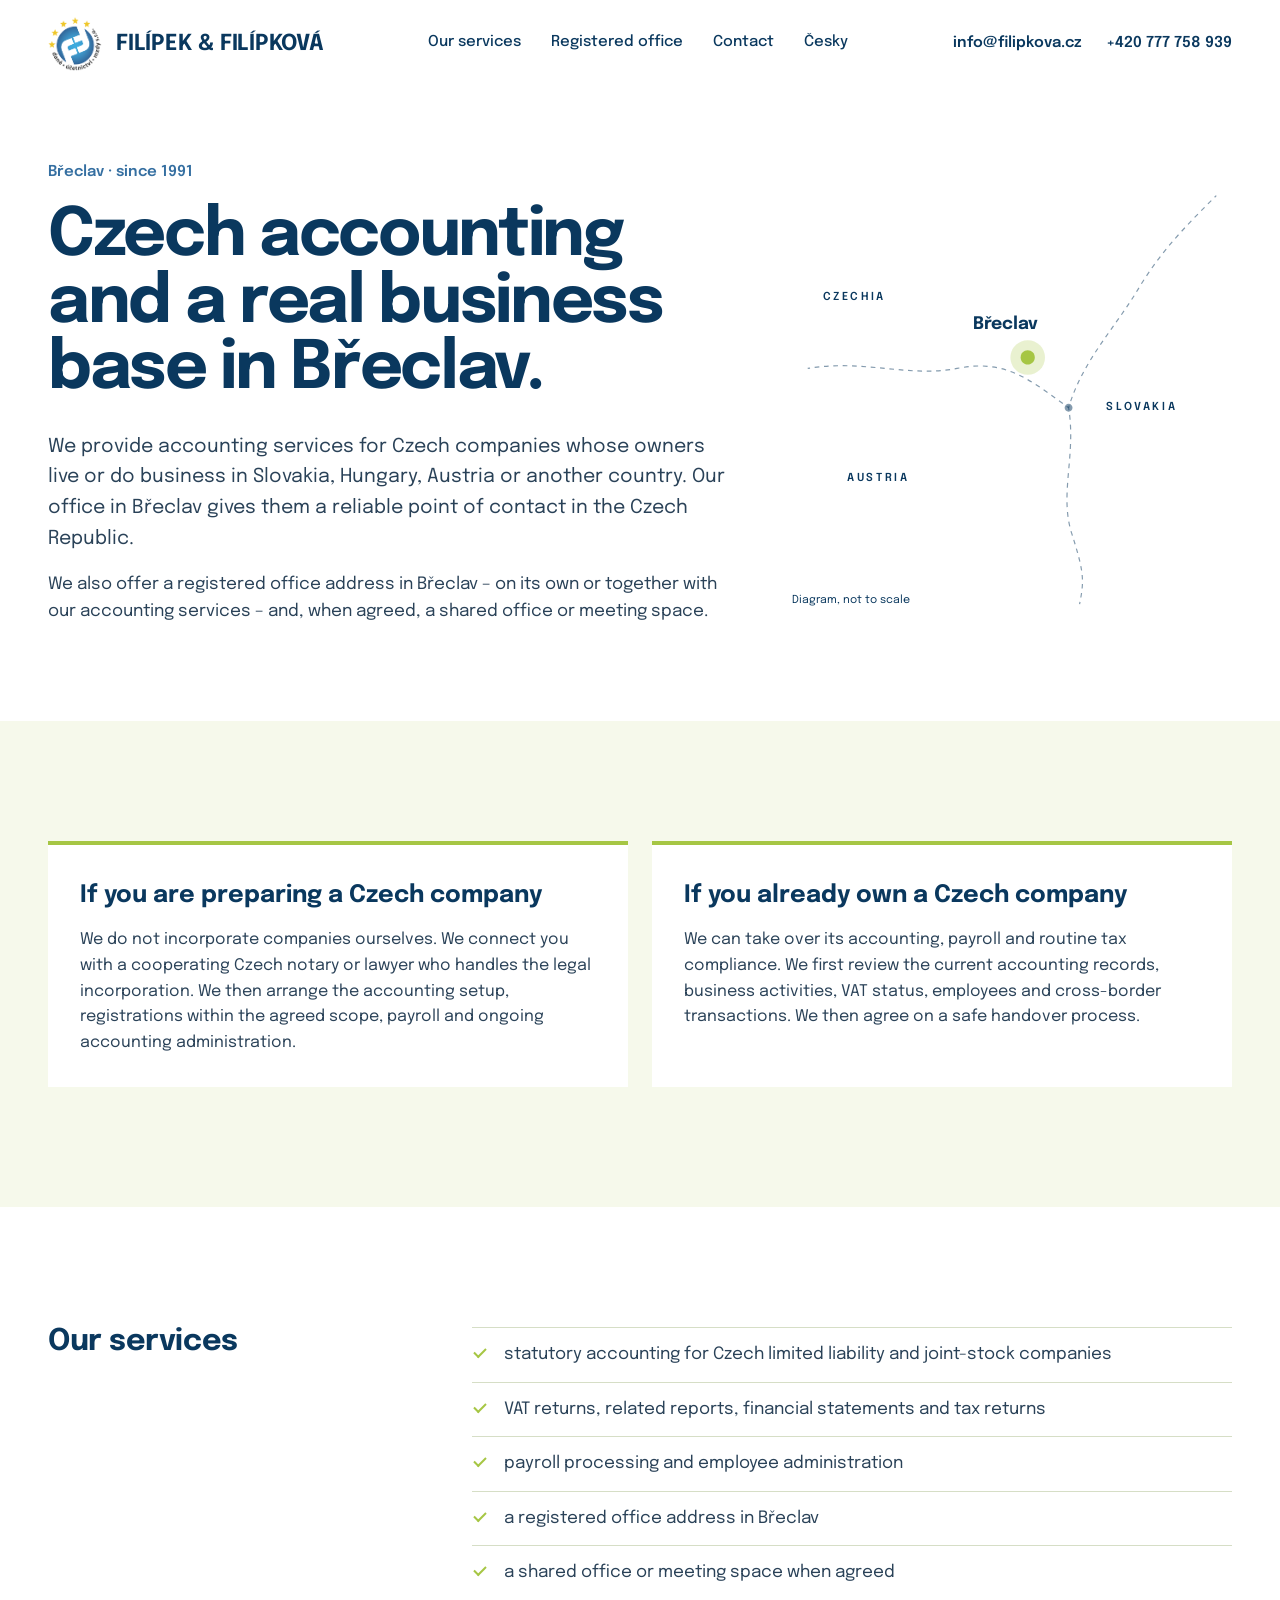
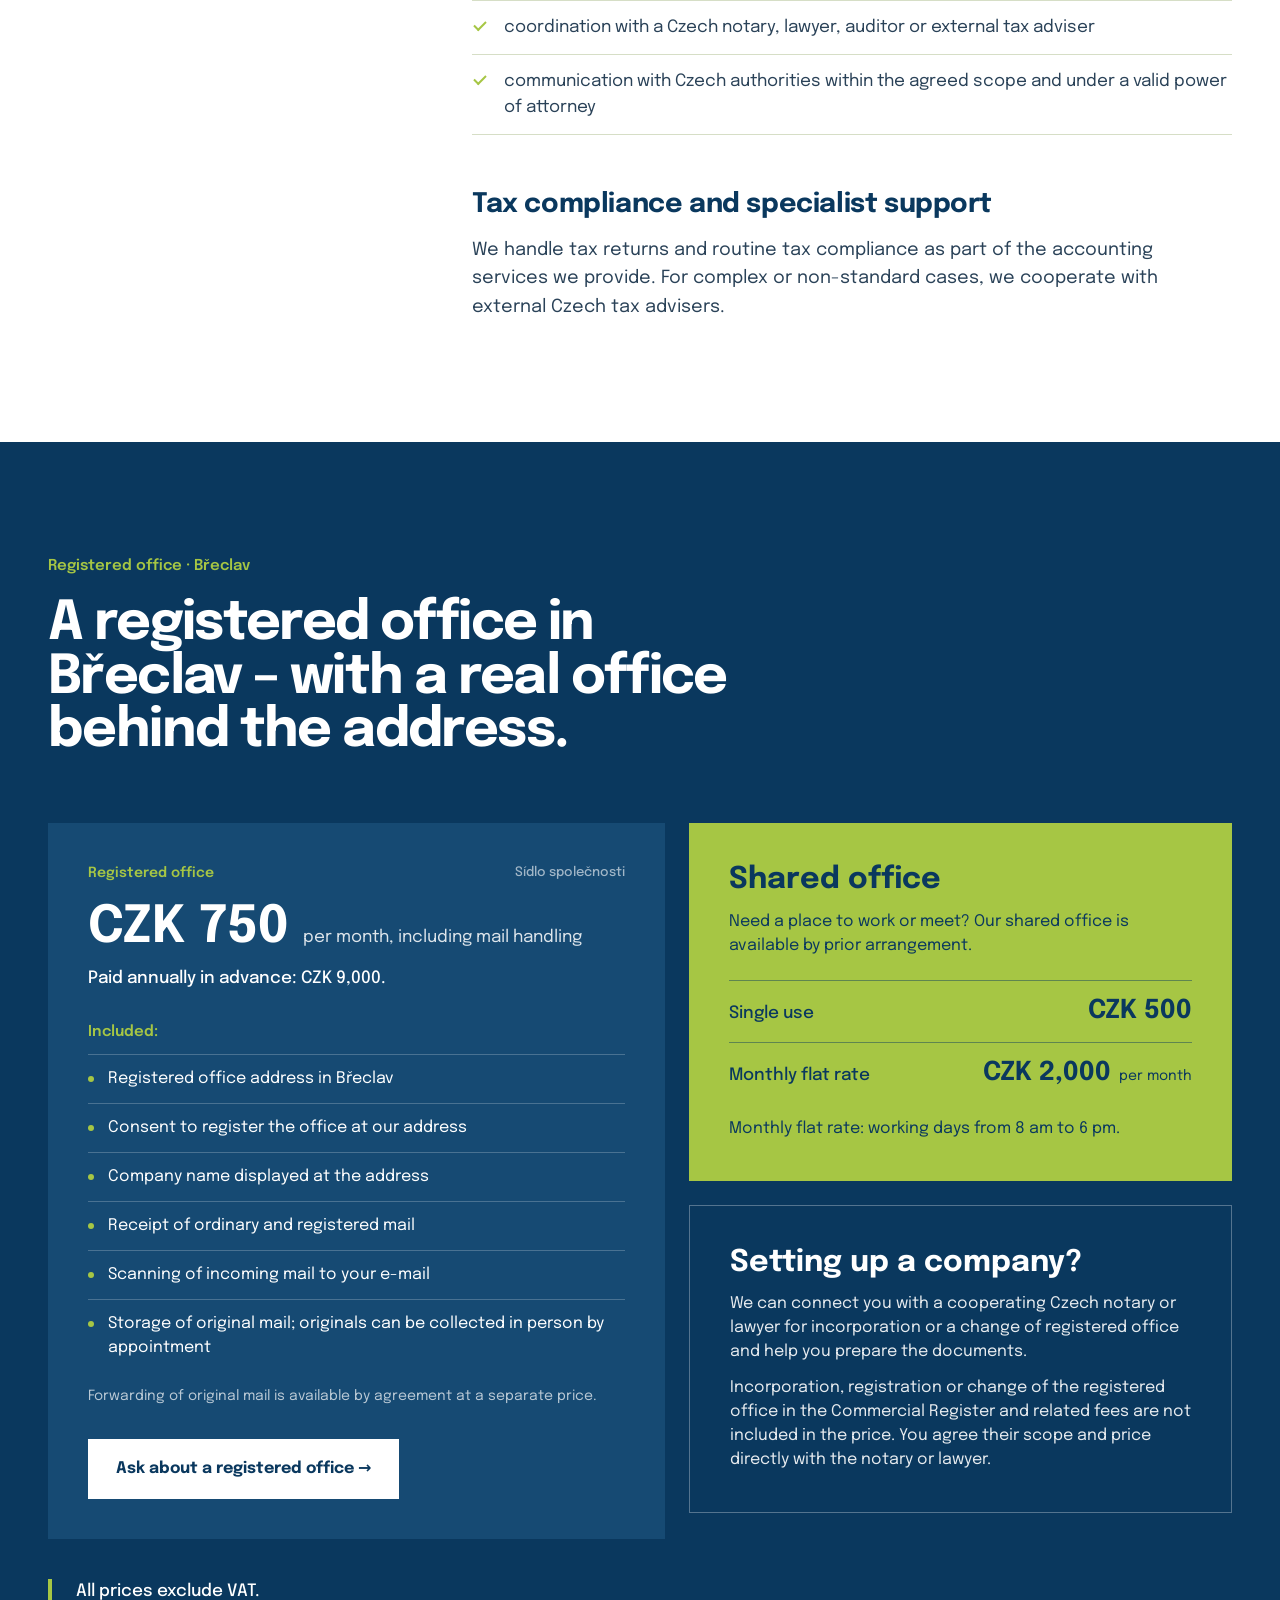
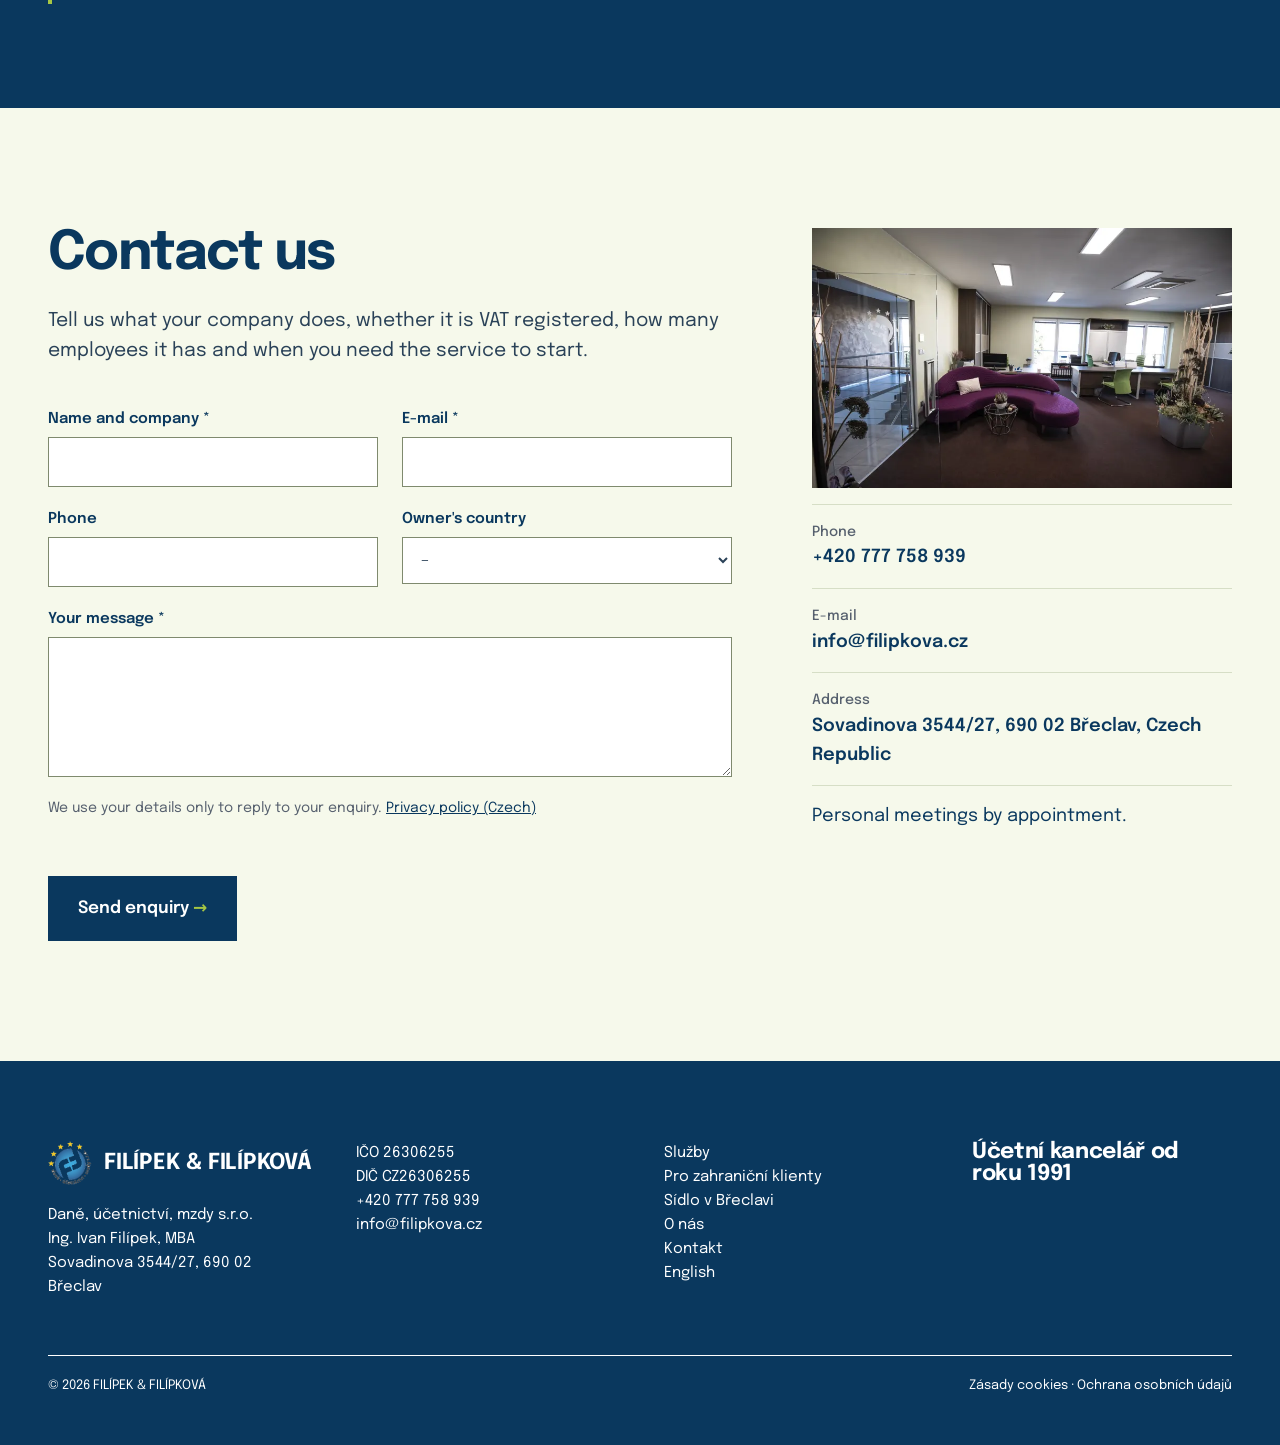
==== en/index.html @ c3ea74af "Opravy P1 z auditu: barva nadpisu a kontrast na zelené kartě, rámečky polí Co-Authored-By: Claude Op" ====
<!doctype html>
<html lang="en">
<head>
  <meta charset="utf-8">
  <meta name="viewport" content="width=device-width, initial-scale=1">
  <title>Czech accounting and registered office | Břeclav | Filipkova.cz</title>
  <meta name="description" content="Accounting, payroll and a registered office in Břeclav for Czech companies owned by people living in Slovakia, Hungary, Austria or elsewhere. Established 1991.">
  <link rel="canonical" href="https://filipkova.cz/en/">
  <meta property="og:type" content="website">
  <meta property="og:title" content="Czech accounting and registered office | Břeclav | Filipkova.cz">
  <meta property="og:description" content="Accounting, payroll and a registered office in Břeclav for Czech companies owned by people living in Slovakia, Hungary, Austria or elsewhere. Established 1991.">
  <meta property="og:url" content="https://filipkova.cz/en/">
  <meta property="og:image" content="https://filipkova.cz/assets/img/foto/foto-13-1600.webp">
  <meta property="og:locale" content="en_GB">
  <meta name="theme-color" content="#0a385e">
  <link rel="icon" href="/favicon.png" type="image/png">
  <link rel="apple-touch-icon" href="/assets/img/apple-touch-icon.png">
  <link rel="preload" href="/assets/fonts/epilogue-latin-ext-700.woff2" as="font" type="font/woff2" crossorigin>
  <link rel="preload" href="/assets/fonts/epilogue-latin-400.woff2" as="font" type="font/woff2" crossorigin>
  <link rel="stylesheet" href="/assets/css/style.css?v=202610261707">
  <meta name="robots" content="noindex, nofollow">
  <link rel="alternate" hreflang="en" href="https://filipkova.cz/en/">
  <link rel="alternate" hreflang="cs" href="https://filipkova.cz/zahranicni-klienti/">
</head>
<body>
  <a class="skip" href="#obsah">Skip to content</a>

  <header class="hlavicka">
    <div class="wrap hlavicka__in">
      <a class="logo" href="/en/">
        <img src="/assets/img/logo.png" alt="" width="54" height="54">
        <span>FILÍPEK &amp; FILÍPKOVÁ</span>
      </a>
      <button class="burger" type="button" aria-expanded="false" aria-controls="navigace">
        <span class="burger__ikona" aria-hidden="true"></span>Menu
      </button>
      <div class="navigace" id="navigace">
        <nav class="menu" aria-label="Hlavní menu">
          <a href="/en/#services">Our services</a>
          <a href="/en/#office">Registered office</a>
          <a href="/en/#contact">Contact</a>
          <a href="/zahranicni-klienti/" lang="cs" hreflang="cs">Česky</a>
        </nav>
        <div class="hlavicka__kontakt">
          <a href="mailto:info@filipkova.cz">info@filipkova.cz</a>
          <a href="tel:+420777758939">+420 777 758 939</a>
        </div>
      </div>
    </div>
  </header>

  <main id="obsah">
<section class="pod-hero">
  <div class="wrap pod-hero__in">
    <div>
      <p class="stitek">Břeclav · since 1991</p>
      <h1 class="h-hero">Czech accounting and a real business base in Břeclav.</h1>
      <p class="perex">We provide accounting services for Czech companies whose owners live or do business in Slovakia, Hungary, Austria or another country. Our office in Břeclav gives them a reliable point of contact in the Czech Republic.</p>
      <p>We also offer a registered office address in Břeclav – on its own or together with our accounting services – and, when agreed, a shared office or meeting space.</p>
    </div>
    <div class="schema" role="img" aria-label="Diagram: Břeclav lies where the Czech Republic, Slovakia and Austria meet">
      <img src="/assets/img/mapa-svetla.svg" alt="" width="560" height="560">
      <span class="schema__s" style="left:7.14%;top:26.79%" aria-hidden="true">CZECHIA</span>
      <span class="schema__s" style="left:71.43%;top:51.79%" aria-hidden="true">SLOVAKIA</span>
      <span class="schema__s" style="left:12.5%;top:67.86%" aria-hidden="true">AUSTRIA</span>
      <span class="schema__mesto" style="left:41.07%;top:32.14%" aria-hidden="true">Břeclav</span>
      <span class="schema__pozn" aria-hidden="true">Diagram, not to scale</span>
    </div>
  </div>
</section>

<section class="sekce bg-zelena" aria-label="Your situation">
  <div class="wrap karty">
    <div class="karta">
      <h2>If you are preparing a Czech company</h2>
      <p>We do not incorporate companies ourselves. We connect you with a cooperating Czech notary or lawyer who handles the legal incorporation. We then arrange the accounting setup, registrations within the agreed scope, payroll and ongoing accounting administration.</p>
    </div>
    <div class="karta">
      <h2>If you already own a Czech company</h2>
      <p>We can take over its accounting, payroll and routine tax compliance. We first review the current accounting records, business activities, VAT status, employees and cross-border transactions. We then agree on a safe handover process.</p>
    </div>
  </div>
</section>

<section class="sekce" id="services" aria-labelledby="our-services">
  <div class="wrap dvoj">
    <h2 class="dvoj__nadpis" id="our-services">Our services</h2>
    <div>
      <ul class="seznam-check">
        <li>statutory accounting for Czech limited liability and joint-stock companies</li>
        <li>VAT returns, related reports, financial statements and tax returns</li>
        <li>payroll processing and employee administration</li>
        <li>a registered office address in Břeclav</li>
        <li>a shared office or meeting space when agreed</li>
        <li>coordination with a Czech notary, lawyer, auditor or external tax adviser</li>
        <li>communication with Czech authorities within the agreed scope and under a valid power of attorney</li>
      </ul>
      <h3 class="h-5 mt-56">Tax compliance and specialist support</h3>
      <p class="txt-lg mt-16">We handle tax returns and routine tax compliance as part of the accounting services we provide. For complex or non-standard cases, we cooperate with external Czech tax advisers.</p>
    </div>
  </div>
</section>

<section class="sidlo bg-modra" id="office" aria-labelledby="office-h">
  <div class="wrap">
    <p class="stitek">Registered office · Břeclav</p>
    <h2 class="h-1 mt-20 max-900" id="office-h">A registered office in Břeclav – with a real office behind the address.</h2>
    <div class="nabidka">
      <div class="karta-sidlo">
        <div class="karta-sidlo__stitek"><b>Registered office</b><span lang="cs">Sídlo společnosti</span></div>
        <p class="cena"><strong>CZK 750</strong> <span>per month, including mail handling</span></p>
        <p class="karta-sidlo__rok">Paid annually in advance: CZK 9,000.</p>
        <p class="karta-sidlo__vcene">Included:</p>
        <ul class="seznam-tecky">
          <li>Registered office address in Břeclav</li>
          <li>Consent to register the office at our address</li>
          <li>Company name displayed at the address</li>
          <li>Receipt of ordinary and registered mail</li>
          <li>Scanning of incoming mail to your e-mail</li>
          <li>Storage of original mail; originals can be collected in person by appointment</li>
        </ul>
        <p class="karta-sidlo__pozn">Forwarding of original mail is available by agreement at a separate price.</p>
        <a class="tlacitko tlacitko--bile" href="#contact">Ask about a registered office <span class="sipka">→</span></a>
      </div>
      <div class="pravy-sloupec">
        <div class="karta-kancelar">
          <h3>Shared office</h3>
          <p>Need a place to work or meet? Our shared office is available by prior arrangement.</p>
          <div class="cenik">
            <div class="cenik__radek"><span>Single use</span><strong>CZK 500</strong></div>
            <div class="cenik__radek"><span>Monthly flat rate</span><p><strong>CZK 2,000</strong><small>per month</small></p></div>
          </div>
          <p class="karta-kancelar__pozn">Monthly flat rate: working days from 8 am to 6 pm.</p>
        </div>
        <div class="karta-zalozeni">
          <h3>Setting up a company?</h3>
          <p>We can connect you with a cooperating Czech notary or lawyer for incorporation or a change of registered office and help you prepare the documents.</p>
          <p class="karta-zalozeni__pozn">Incorporation, registration or change of the registered office in the Commercial Register and related fees are not included in the price. You agree their scope and price directly with the notary or lawyer.</p>
        </div>
      </div>
    </div>
    <p class="dph zvyrazneni">All prices exclude VAT.</p>
  </div>
</section>

<section class="sekce bg-zelena" id="contact" aria-labelledby="contact-h">
  <div class="wrap poptavka">
    <div>
      <h2 class="h-1" id="contact-h">Contact us</h2>
      <p class="poptavka__perex">Tell us what your company does, whether it is VAT registered, how many employees it has and when you need the service to start.</p>
      <form class="formular mt-40" id="poptavka-form" action="/kontakt.php" method="post">
        <input type="hidden" name="lang" value="en">
        <input type="hidden" name="t" value="">
        <div class="hp" aria-hidden="true"><label>Website <input type="text" name="web" tabindex="-1" autocomplete="off"></label></div>
        <p class="hlaska hlaska--chyba pole--cele" id="form-chyba" tabindex="-1" hidden>The message could not be sent. Please check the required fields or e-mail us at info@filipkova.cz.</p>
        <div class="pole"><label for="en-jmeno">Name and company *</label><input type="text" id="en-jmeno" name="jmeno" required autocomplete="name"></div>
        <div class="pole"><label for="en-email">E-mail *</label><input type="email" id="en-email" name="email" required autocomplete="email"></div>
        <div class="pole"><label for="en-tel">Phone</label><input type="tel" id="en-tel" name="telefon" autocomplete="tel"></div>
        <div class="pole"><label for="en-zeme">Owner's country</label>
          <select id="en-zeme" name="zeme"><option value="">–</option><option>Slovakia</option><option>Hungary</option><option>Austria</option><option>Czech Republic</option><option>Other</option></select></div>
        <div class="pole pole--cele"><label for="en-zprava">Your message *</label><textarea id="en-zprava" name="zprava" required></textarea></div>
        <p class="souhlas pole--cele">We use your details only to reply to your enquiry. <a href="/ochrana-osobnich-udaju/">Privacy policy (Czech)</a></p>
        <div class="pole--cele"><button class="tlacitko" type="submit">Send enquiry <span class="sipka">→</span></button></div>
      </form>
    </div>
    <div>
      <div class="kontakt-foto"><img src="/assets/img/foto/foto-14-800.webp" alt="Reception with a sofa" width="800" height="533" loading="lazy"></div>
      <div class="kontakt-radek"><span>Phone</span><a href="tel:+420777758939">+420 777 758 939</a></div>
      <div class="kontakt-radek"><span>E-mail</span><a href="mailto:info@filipkova.cz">info@filipkova.cz</a></div>
      <div class="kontakt-radek"><span>Address</span><strong>Sovadinova 3544/27, 690 02 Břeclav, Czech Republic</strong></div>
      <div class="kontakt-radek"><p>Personal meetings by appointment.</p></div>
    </div>
  </div>
</section>
  </main>

  <footer class="paticka">
    <div class="wrap">
      <div class="paticka__sloupce">
        <div>
          <a class="logo" href="/en/">
            <img src="/assets/img/logo.png" alt="" width="44" height="44" loading="lazy">
            <span>FILÍPEK &amp; FILÍPKOVÁ</span>
          </a>
          <p class="paticka__firma">Daně, účetnictví, mzdy s.r.o.<br>Ing. Ivan Filípek, MBA<br>Sovadinova 3544/27, 690 02 Břeclav</p>
        </div>
        <p>IČO 26306255<br>DIČ CZ26306255<br><a href="tel:+420777758939">+420 777 758 939</a><br><a href="mailto:info@filipkova.cz">info@filipkova.cz</a></p>
        <ul class="paticka__menu">
          <li><a href="/sluzby/">Služby</a></li>
          <li><a href="/zahranicni-klienti/">Pro zahraniční klienty</a></li>
          <li><a href="/sidlo-breclav/">Sídlo v Břeclavi</a></li>
          <li><a href="/o-nas/">O nás</a></li>
          <li><a href="/kontakt/">Kontakt</a></li>
          <li><a href="/en/" lang="en" hreflang="en">English</a></li>
        </ul>
        <p class="paticka__rok">Účetní kancelář od roku 1991</p>
      </div>
      <div class="paticka__spodek">
        <p>© 2026 FILÍPEK &amp; FILÍPKOVÁ</p>
        <p><a href="/ochrana-osobnich-udaju/#cookies">Zásady cookies</a> · <a href="/ochrana-osobnich-udaju/">Ochrana osobních údajů</a></p>
      </div>
    </div>
  </footer>

  <script src="/assets/js/main.js?v=202610261707" defer></script>
</body>
</html>
---- assets/css/style.css ----
/* Filipkova.cz – směr G „Na hranici tří zemí“ (Figma p0WXP79phxbGhfV1AX0Mt1, node 16:2) */

@font-face { font-family: "Epilogue"; font-style: normal; font-weight: 400; font-display: swap; src: url("../fonts/epilogue-latin-ext-400.woff2") format("woff2"); unicode-range: U+0100-02BA, U+02BD-02C5, U+02C7-02CC, U+02CE-02D7, U+02DD-02FF, U+0304, U+0308, U+0329, U+1D00-1DBF, U+1E00-1E9F, U+1EF2-1EFF, U+2020, U+20A0-20AB, U+20AD-20C0, U+2113, U+2C60-2C7F, U+A720-A7FF; }
@font-face { font-family: "Epilogue"; font-style: normal; font-weight: 400; font-display: swap; src: url("../fonts/epilogue-latin-400.woff2") format("woff2"); unicode-range: U+0000-00FF, U+0131, U+0152-0153, U+02BB-02BC, U+02C6, U+02DA, U+02DC, U+0304, U+0308, U+0329, U+2000-206F, U+20AC, U+2122, U+2191, U+2193, U+2212, U+2215, U+FEFF, U+FFFD; }
@font-face { font-family: "Epilogue"; font-style: normal; font-weight: 500; font-display: swap; src: url("../fonts/epilogue-latin-ext-500.woff2") format("woff2"); unicode-range: U+0100-02BA, U+02BD-02C5, U+02C7-02CC, U+02CE-02D7, U+02DD-02FF, U+0304, U+0308, U+0329, U+1D00-1DBF, U+1E00-1E9F, U+1EF2-1EFF, U+2020, U+20A0-20AB, U+20AD-20C0, U+2113, U+2C60-2C7F, U+A720-A7FF; }
@font-face { font-family: "Epilogue"; font-style: normal; font-weight: 500; font-display: swap; src: url("../fonts/epilogue-latin-500.woff2") format("woff2"); unicode-range: U+0000-00FF, U+0131, U+0152-0153, U+02BB-02BC, U+02C6, U+02DA, U+02DC, U+0304, U+0308, U+0329, U+2000-206F, U+20AC, U+2122, U+2191, U+2193, U+2212, U+2215, U+FEFF, U+FFFD; }
@font-face { font-family: "Epilogue"; font-style: normal; font-weight: 600; font-display: swap; src: url("../fonts/epilogue-latin-ext-600.woff2") format("woff2"); unicode-range: U+0100-02BA, U+02BD-02C5, U+02C7-02CC, U+02CE-02D7, U+02DD-02FF, U+0304, U+0308, U+0329, U+1D00-1DBF, U+1E00-1E9F, U+1EF2-1EFF, U+2020, U+20A0-20AB, U+20AD-20C0, U+2113, U+2C60-2C7F, U+A720-A7FF; }
@font-face { font-family: "Epilogue"; font-style: normal; font-weight: 600; font-display: swap; src: url("../fonts/epilogue-latin-600.woff2") format("woff2"); unicode-range: U+0000-00FF, U+0131, U+0152-0153, U+02BB-02BC, U+02C6, U+02DA, U+02DC, U+0304, U+0308, U+0329, U+2000-206F, U+20AC, U+2122, U+2191, U+2193, U+2212, U+2215, U+FEFF, U+FFFD; }
@font-face { font-family: "Epilogue"; font-style: normal; font-weight: 700; font-display: swap; src: url("../fonts/epilogue-latin-ext-700.woff2") format("woff2"); unicode-range: U+0100-02BA, U+02BD-02C5, U+02C7-02CC, U+02CE-02D7, U+02DD-02FF, U+0304, U+0308, U+0329, U+1D00-1DBF, U+1E00-1E9F, U+1EF2-1EFF, U+2020, U+20A0-20AB, U+20AD-20C0, U+2113, U+2C60-2C7F, U+A720-A7FF; }
@font-face { font-family: "Epilogue"; font-style: normal; font-weight: 700; font-display: swap; src: url("../fonts/epilogue-latin-700.woff2") format("woff2"); unicode-range: U+0000-00FF, U+0131, U+0152-0153, U+02BB-02BC, U+02C6, U+02DA, U+02DC, U+0304, U+0308, U+0329, U+2000-206F, U+20AC, U+2122, U+2191, U+2193, U+2212, U+2215, U+FEFF, U+FFFD; }

:root {
  --modra: #0a385e;
  --modra-logo: #356fa1;
  --modra-karta: #164a73;
  --zelena: #a6c644;
  --svetla-zelena: #f6f9eb;
  --ramecek: #7f8a6e;
  --linka: #d6dec6;
  --text: #2a4258;
  --tlumeny: #56606e;
  --bila: #fff;

  --gutter: 80px;
  --sekce: 120px;
  --max: 1440px;
}

*, *::before, *::after { box-sizing: border-box; }
html { -webkit-text-size-adjust: 100%; scroll-behavior: smooth; }
@media (prefers-reduced-motion: reduce) { html { scroll-behavior: auto; } }
body {
  margin: 0;
  background: var(--bila);
  color: var(--text);
  font-family: "Epilogue", system-ui, -apple-system, "Segoe UI", sans-serif;
  font-size: 16px;
  line-height: 1.6;
  -webkit-font-smoothing: antialiased;
}
img { display: block; max-width: 100%; height: auto; }
a { color: inherit; }
p, h1, h2, h3, h4, ul, ol, figure { margin: 0; }
ul, ol { padding: 0; list-style: none; }
h1, h2, h3, h4 { color: var(--modra); font-weight: 700; text-wrap: balance; }

:focus-visible { outline: 3px solid var(--zelena); outline-offset: 3px; }

.skip { position: absolute; left: -9999px; top: 8px; z-index: 100; background: var(--modra); color: #fff; padding: 10px 16px; }
.skip:focus { left: 8px; }

.wrap { max-width: var(--max); margin: 0 auto; padding-left: var(--gutter); padding-right: var(--gutter); }
.sekce { padding-top: var(--sekce); padding-bottom: var(--sekce); }
.bg-zelena { background: var(--svetla-zelena); }
.bg-modra { background: var(--modra); color: #fff; }
.bg-modra h1, .bg-modra h2, .bg-modra h3 { color: #fff; }

/* ---------- Typografie ---------- */
.stitek { font-size: 15px; font-weight: 600; line-height: 1.6; color: var(--modra-logo); }
.bg-modra .stitek { color: var(--zelena); }
.h-hero { font-size: clamp(40px, 5.2vw, 68px); line-height: 1; letter-spacing: -0.035em; }
.h-1 { font-size: clamp(36px, 4.2vw, 56px); line-height: 1; letter-spacing: -0.03em; }
.h-2 { font-size: clamp(32px, 3.5vw, 48px); line-height: 1.02; letter-spacing: -0.03em; }
.h-3 { font-size: clamp(26px, 2.6vw, 36px); line-height: 1.02; letter-spacing: -0.015em; }
.h-4 { font-size: clamp(24px, 2.2vw, 32px); line-height: 1.05; letter-spacing: -0.015em; }
.h-5 { font-size: clamp(24px, 2.1vw, 30px); line-height: 1.05; letter-spacing: -0.015em; }
.perex { font-size: clamp(18px, 1.5vw, 22px); line-height: 1.6; }
.txt-lg { font-size: 18px; }
.txt-17 { font-size: 17px; }
.stack > * + * { margin-top: 16px; }
.mt-8 { margin-top: 8px; } .mt-12 { margin-top: 12px; } .mt-16 { margin-top: 16px; } .mt-20 { margin-top: 20px; }
.mt-24 { margin-top: 24px; } .mt-28 { margin-top: 28px; } .mt-32 { margin-top: 32px; } .mt-40 { margin-top: 40px; }
.mt-56 { margin-top: 56px; } .mt-64 { margin-top: 64px; } .mt-72 { margin-top: 72px; }
.max-600 { max-width: 600px; } .max-760 { max-width: 760px; } .max-900 { max-width: 900px; }

.odkaz { font-size: 17px; font-weight: 600; color: var(--modra); text-decoration: none; display: inline-block; }
.odkaz:hover { text-decoration: underline; text-underline-offset: 4px; }
.sipka { color: var(--zelena); }
.bg-modra .odkaz { color: #fff; }

.tlacitko {
  display: inline-block; background: var(--modra); color: #fff; text-decoration: none;
  font-size: 17px; font-weight: 600; line-height: 1.6; padding: 19px 30px; border: 0; cursor: pointer; font-family: inherit;
}
.tlacitko:hover { background: #072a47; }
.tlacitko--bile { background: #fff; color: var(--modra); font-weight: 700; font-size: 16px; padding: 17px 28px; }
.tlacitko--bile:hover { background: var(--svetla-zelena); }
.tlacitko--bile .sipka { color: var(--modra); }

.zvyrazneni { border-left: 4px solid var(--zelena); padding-left: 24px; }

/* ---------- Hlavička ---------- */
.hlavicka { position: relative; z-index: 20; background: #fff; }
.hlavicka__in { height: 88px; display: flex; align-items: center; justify-content: space-between; gap: 24px; }
.logo { display: flex; align-items: center; gap: 14px; text-decoration: none; color: var(--modra); flex-shrink: 0; }
.logo img { width: 54px; height: 54px; }
.logo span { font-size: 22px; font-weight: 700; letter-spacing: -0.01em; line-height: 1.2; white-space: nowrap; }
.menu { display: flex; gap: 30px; font-size: 15px; font-weight: 500; line-height: 1.3; }
.menu a { text-decoration: none; color: var(--modra); white-space: nowrap; padding: 6px 0; border-bottom: 2px solid transparent; }
.menu a:hover, .menu a[aria-current="page"] { border-bottom-color: var(--zelena); }
.hlavicka__kontakt { display: flex; gap: 24px; font-size: 15px; font-weight: 600; line-height: 1.3; }
.hlavicka__kontakt a { text-decoration: none; color: var(--modra); white-space: nowrap; }
.hlavicka__kontakt a:hover { text-decoration: underline; }
.burger { display: none; }

@media (max-width: 1260px) {
  .hlavicka__kontakt a[href^="mailto"] { display: none; }
}
@media (max-width: 1100px) {
  .hlavicka__in { height: 72px; }
  .logo img { width: 44px; height: 44px; }
  .logo span { font-size: 19px; }
  .burger {
    display: inline-flex; align-items: center; gap: 10px; background: none; border: 0; padding: 10px 0 10px 10px;
    font: 600 15px/1 "Epilogue", sans-serif; color: var(--modra); cursor: pointer;
  }
  .burger__ikona { width: 22px; height: 2px; background: currentColor; position: relative; }
  .burger__ikona::before, .burger__ikona::after { content: ""; position: absolute; left: 0; width: 22px; height: 2px; background: currentColor; }
  .burger__ikona::before { top: -7px; } .burger__ikona::after { top: 7px; }
  .navigace { display: none; position: absolute; left: 0; right: 0; top: 100%; background: #fff; border-top: 1px solid var(--linka); box-shadow: 0 16px 24px rgba(10,56,94,.08); padding: 8px var(--gutter) 28px; }
  .navigace.otevreno { display: block; }
  .menu { flex-direction: column; gap: 0; font-size: 18px; }
  .menu a { display: block; padding: 14px 0; border-bottom: 1px solid var(--linka); }
  .menu a[aria-current="page"] { border-bottom-color: var(--linka); color: var(--modra-logo); }
  .hlavicka__kontakt { flex-direction: column; gap: 10px; margin-top: 20px; font-size: 17px; }
  .hlavicka__kontakt a[href^="mailto"] { display: inline; }
}
@media (min-width: 1101px) {
  .navigace { display: contents; }
}

/* ---------- Schéma trojmezí ---------- */
.schema { position: relative; width: 100%; max-width: 560px; aspect-ratio: 1; container-type: inline-size; color: var(--modra); }
.schema img { position: absolute; inset: 0; width: 100%; height: 100%; }
.schema__s { position: absolute; font-weight: 600; font-size: max(11px, 2.5cqw); letter-spacing: .24em; line-height: 1.3; }
.schema__mesto { position: absolute; font-weight: 700; font-size: max(17px, 3.93cqw); letter-spacing: -0.01em; line-height: 1.3; }
.schema__pozn { position: absolute; left: 0; top: 95.7%; font-size: 11px; line-height: 1.3; }
.schema--tmava { color: #fff; }

/* ---------- Úvod ---------- */
.hero { padding-top: 62px; padding-bottom: 120px; }
.hero__in { display: grid; grid-template-columns: minmax(0, 700px) minmax(0, 530px); justify-content: space-between; gap: 50px; align-items: start; }
.hero__schema { margin-top: 40px; }
.hero__text .stitek { color: var(--modra); }
.hero__perex { max-width: 600px; margin-top: 44px; font-size: 16px; line-height: 1.65; }
.vstupy { display: flex; gap: 16px; margin-top: 40px; align-items: flex-start; }
.vstup { display: flex; flex-direction: column; gap: 8px; width: 330px; padding: 22px 24px; text-decoration: none; background: var(--svetla-zelena); color: var(--modra); }
.vstup strong { font-size: 20px; line-height: 1.25; letter-spacing: -0.01em; }
.vstup span { font-size: 15px; font-weight: 600; line-height: 1.4; }
.vstup span i { font-style: normal; color: var(--modra-logo); }
.vstup:hover strong { text-decoration: underline; text-underline-offset: 4px; }
.vstup--tmavy { background: var(--modra); color: #fff; }
.vstup--tmavy span i { color: var(--zelena); }

/* ---------- Dvousloupec nadpis / text ---------- */
.dvoj { display: grid; grid-template-columns: 360px minmax(0, 1fr); gap: 64px; align-items: start; }
.dvoj__nadpis { font-size: 30px; line-height: 1.02; letter-spacing: -0.015em; }
.dvoj p.perex + p { font-size: 17px; }

/* ---------- Služby ---------- */
.sluzby { display: grid; grid-template-columns: repeat(2, minmax(0, 1fr)); gap: 56px 40px; }
.sluzba { display: block; border-top: 1px solid var(--linka); padding-top: 24px; text-decoration: none; color: inherit; }
.sluzba__cislo { font-size: 28px; font-weight: 700; line-height: 1.02; letter-spacing: -0.015em; color: var(--modra-logo); }
.sluzba h2, .sluzba h3 { margin-top: 14px; }
.sluzba p { margin-top: 12px; }
.sluzba__sipka { display: block; margin-top: 18px; font-size: 24px; font-weight: 600; line-height: 1.6; color: var(--zelena); transition: transform .2s; }
.sluzba:hover h3 { text-decoration: underline; text-decoration-thickness: 2px; text-underline-offset: 5px; }
.sluzba:hover .sluzba__sipka { transform: translateX(6px); }

/* ---------- Pro zahraniční klienty (CZ + EN) ---------- */
.jazyky { display: grid; grid-template-columns: repeat(2, minmax(0, 1fr)); gap: 64px; }
.jazyk { border-top: 2px solid var(--modra); padding-top: 24px; }
.jazyk--en { border-top-color: var(--zelena); }
.jazyk__stitek { font-size: 14px; font-weight: 600; color: var(--tlumeny); }
.jazyk h3 { margin-top: 10px; }
.jazyk p.txt-lg { margin-top: 16px; }
.jazyk .odkaz { margin-top: 22px; }

/* ---------- Sídlo ---------- */
.sidlo { padding-top: 112px; padding-bottom: 104px; }
.sidlo__radek { display: grid; grid-template-columns: minmax(0, 1fr) 560px; gap: 64px; align-items: start; }
.sidlo__uvod { margin-top: 24px; font-size: 17px; line-height: 1.65; }
.novinka { margin-top: 32px; border-left: 3px solid var(--zelena); padding: 4px 0 4px 22px; }
.novinka b { display: block; font-size: 13px; font-weight: 600; letter-spacing: .1em; color: var(--zelena); line-height: 1.3; }
.novinka p { margin-top: 8px; font-size: 17px; font-weight: 500; line-height: 1.55; }
.nabidka { display: grid; grid-template-columns: minmax(0, 668fr) minmax(0, 588fr); gap: 24px; margin-top: 64px; }
.karta-sidlo { background: var(--modra-karta); padding: 40px; }
.karta-sidlo__stitek { display: flex; justify-content: space-between; gap: 16px; line-height: 1.5; }
.karta-sidlo__stitek b { font-size: 14px; font-weight: 600; color: var(--zelena); }
.karta-sidlo__stitek span { font-size: 13px; font-weight: 500; color: rgba(255,255,255,.6); }
.cena { display: flex; flex-wrap: wrap; align-items: baseline; gap: 4px 14px; margin-top: 18px; }
.cena strong { font-size: clamp(44px, 4vw, 56px); line-height: 1.05; font-weight: 700; white-space: nowrap; }
.cena span { font-size: 17px; color: rgba(255,255,255,.85); line-height: 1.5; }
.karta-sidlo__rok { margin-top: 10px; font-size: 17px; font-weight: 500; line-height: 1.5; }
.karta-sidlo__vcene { margin-top: 30px; font-size: 15px; font-weight: 600; color: var(--zelena); line-height: 1.5; }
.seznam-tecky { margin-top: 10px; }
.seznam-tecky li { position: relative; border-top: 1px solid rgba(255,255,255,.22); padding: 12px 0 12px 20px; font-size: 16px; line-height: 1.5; }
.seznam-tecky li::before { content: ""; position: absolute; left: 0; top: 21px; width: 6px; height: 6px; border-radius: 50%; background: var(--zelena); }
.karta-sidlo__pozn { margin-top: 14px; font-size: 14px; line-height: 1.5; color: rgba(255,255,255,.7); }
.karta-sidlo .tlacitko { margin-top: 32px; }
.pravy-sloupec { display: flex; flex-direction: column; gap: 24px; }
.karta-kancelar { background: var(--zelena); color: var(--modra); padding: 40px; }
.karta-kancelar h3 { font-size: 30px; line-height: 1.15; color: var(--modra); }
.karta-kancelar > p { margin-top: 12px; font-size: 16px; line-height: 1.5; }
.cenik { margin-top: 22px; }
.cenik__radek { display: flex; justify-content: space-between; align-items: baseline; gap: 16px; border-top: 1px solid rgba(10,56,94,.45); padding: 16px 0; }
.cenik__radek > span { font-size: 17px; font-weight: 500; line-height: 1.5; }
.cenik__radek strong { font-size: 26px; line-height: 1.1; white-space: nowrap; }
.cenik__radek small { font-size: 14px; color: var(--modra); margin-left: 8px; }
.karta-kancelar__pozn { margin-top: 6px; font-size: 14px; line-height: 1.5; color: var(--modra); }
.karta-zalozeni { border: 1px solid rgba(255,255,255,.3); padding: 40px; }
.karta-zalozeni h3 { font-size: 30px; line-height: 1.15; }
.karta-zalozeni > p { margin-top: 12px; font-size: 16px; line-height: 1.5; color: rgba(255,255,255,.9); }
.partneri { margin-top: 16px; }
.partneri__nadpis { font-size: 14px; font-weight: 500; color: var(--zelena); line-height: 1.5; margin-bottom: 8px; }
.partner { display: flex; justify-content: space-between; align-items: baseline; gap: 16px; border-top: 1px solid rgba(255,255,255,.15); padding: 8px 0; line-height: 1.5; }
.partner a { font-size: 15px; font-weight: 600; color: #fff; text-decoration: none; }
.partner a:hover { text-decoration: underline; }
.partner span { font-size: 14px; color: rgba(255,255,255,.65); text-align: right; }
.karta-zalozeni__pozn { margin-top: 18px; font-size: 14px; line-height: 1.5; color: rgba(255,255,255,.65); }
.fotky-3 { display: grid; grid-template-columns: repeat(3, minmax(0, 1fr)); gap: 16px; margin-top: 56px; }
.fotky-3 img { width: 100%; aspect-ratio: 416 / 280; object-fit: cover; }
.dph { margin-top: 40px; font-size: 17px; font-weight: 500; line-height: 1.5; }

/* ---------- Text + foto ---------- */
.text-foto { display: grid; grid-template-columns: minmax(0, 1fr) 600px; gap: 80px; align-items: center; }
.text-foto__foto img { width: 100%; aspect-ratio: 600 / 440; object-fit: cover; }
.text-foto--top { align-items: stretch; grid-template-columns: minmax(0, 1fr) 500px; }
.text-foto--top .text-foto__foto img { height: 100%; aspect-ratio: auto; min-height: 360px; }
.text-foto .txt-lg { margin-top: 24px; }
.text-foto .odkaz { margin-top: 28px; }

.odstavce { margin-top: 36px; display: flex; flex-direction: column; gap: 28px; }
.odstavce .txt-lg { margin-top: 0; }
.odstavce .zvyrazneni p { font-size: 21px; font-weight: 600; color: var(--modra); line-height: 1.6; }

.sablona { display: grid; grid-template-columns: 380px minmax(0, 1fr); gap: 64px; background: var(--modra); color: #fff; padding: 48px; margin-top: 72px; }
.sablona h2 { color: #fff; font-size: 34px; line-height: 1.02; letter-spacing: -0.015em; }
.sablona p:first-child { font-size: 20px; font-weight: 500; }
.sablona p + p { margin-top: 16px; font-size: 17px; }

/* ---------- Důkazy ---------- */
.dukazy { display: grid; grid-template-columns: repeat(4, minmax(0, 1fr)); gap: 40px; }
.dukaz { border-top: 1px solid var(--linka); padding-top: 22px; }
.dukaz h3 { font-size: 26px; line-height: 1.02; letter-spacing: -0.015em; margin-top: 1px; }
.dukaz--hlavni { border-top: 4px solid var(--zelena); }
.dukaz--hlavni h3 { font-size: 40px; margin-top: 4px; }
.dukaz p { margin-top: 12px; }

/* ---------- Kroky ---------- */
.kroky { display: grid; grid-template-columns: repeat(4, minmax(0, 1fr)); gap: 40px; }
.krok b { display: block; font-size: 64px; line-height: 1.02; letter-spacing: -0.03em; color: var(--modra); }
.krok b::after { content: ""; display: block; width: 40px; height: 4px; background: var(--zelena); margin-top: 6px; }
.krok p { margin-top: 18px; font-size: 17px; }
.cena-blok { display: grid; grid-template-columns: 360px minmax(0, 1fr); gap: 64px; border-top: 1px solid var(--linka); padding-top: 28px; margin-top: 72px; }
.cena-blok h3 { font-size: 30px; line-height: 1.02; letter-spacing: -0.015em; }
.cena-blok p { font-size: 18px; }

/* ---------- Poptávka ---------- */
.poptavka { display: grid; grid-template-columns: minmax(0, 1fr) 420px; gap: 80px; align-items: start; }
.poptavka__perex { margin-top: 24px; font-size: 19px; }
.poptavka .tlacitko { margin-top: 36px; }
.kontakt-foto img { width: 100%; aspect-ratio: 420 / 260; object-fit: cover; margin-bottom: 16px; }
.kontakt-radek { border-top: 1px solid var(--linka); padding: 16px 0; line-height: 1.6; }
.kontakt-radek span { display: block; font-size: 14px; font-weight: 500; color: var(--tlumeny); }
.kontakt-radek a, .kontakt-radek strong { font-size: 18px; font-weight: 600; color: var(--modra); text-decoration: none; }
.kontakt-radek a:hover { text-decoration: underline; }
.kontakt-radek p { font-size: 18px; color: var(--modra); }
.clenstvi { display: flex; align-items: center; flex-wrap: wrap; gap: 32px 56px; border-top: 1px solid rgba(10,56,94,.15); padding-top: 32px; margin-top: 64px; }
.clenstvi p { font-size: 14px; font-weight: 500; color: var(--tlumeny); }
.clenstvi a { display: block; }
.clenstvi a:hover { opacity: .8; }

/* ---------- Patička ---------- */
.paticka { background: var(--modra); color: #fff; padding: 80px 0 48px; font-size: 15px; }
.paticka__sloupce { display: grid; grid-template-columns: repeat(4, minmax(0, 1fr)); gap: 48px; }
.paticka .logo { color: #fff; gap: 12px; }
.paticka .logo img { width: 44px; height: 44px; }
.paticka .logo span { font-size: 22px; line-height: 1.02; }
.paticka__firma { margin-top: 18px; }
.paticka a { color: #fff; text-decoration: none; }
.paticka a:hover { text-decoration: underline; }
.paticka__menu li { line-height: 1.6; }
.paticka__rok { font-size: 22px; font-weight: 700; line-height: 1.02; letter-spacing: -0.015em; }
.paticka__spodek { display: flex; justify-content: space-between; flex-wrap: wrap; gap: 8px 24px; border-top: 1px solid #fff; padding-top: 20px; margin-top: 56px; font-size: 13px; }

/* ---------- Podstránky ---------- */
.pod-hero { padding-top: 72px; padding-bottom: 96px; }
.pod-hero__in { display: grid; grid-template-columns: minmax(0, 1fr) 520px; gap: 80px; align-items: center; }
.pod-hero__in--bez-fotky { grid-template-columns: minmax(0, 900px); }
.pod-hero h1 { margin-top: 20px; }
.pod-hero .perex { margin-top: 28px; }
.pod-hero .perex + p { margin-top: 16px; font-size: 17px; }
.pod-hero__foto img { width: 100%; aspect-ratio: 520 / 420; object-fit: cover; }
.drobky { font-size: 14px; color: var(--tlumeny); }
.drobky a { color: var(--tlumeny); }
.drobky a:hover { color: var(--modra); }

.sloupce-2 { display: grid; grid-template-columns: repeat(2, minmax(0, 1fr)); gap: 64px; }
.seznam-check li { position: relative; border-top: 1px solid var(--linka); padding: 14px 0 14px 32px; font-size: 17px; line-height: 1.5; }
.seznam-check li:last-child { border-bottom: 1px solid var(--linka); }
.seznam-check li::before { content: ""; position: absolute; left: 2px; top: 20px; width: 12px; height: 7px; border-left: 2.5px solid var(--zelena); border-bottom: 2.5px solid var(--zelena); transform: rotate(-45deg); }
.bg-modra .seznam-check li { border-color: rgba(255,255,255,.22); }

.cisla li { display: grid; grid-template-columns: 64px minmax(0, 1fr); gap: 16px; border-top: 1px solid var(--linka); padding: 20px 0; font-size: 18px; }
.cisla li:last-child { border-bottom: 1px solid var(--linka); }
.cisla li b { font-size: 32px; line-height: 1; color: var(--modra); letter-spacing: -0.02em; }

.karty { display: grid; grid-template-columns: repeat(auto-fit, minmax(260px, 1fr)); gap: 24px; }
.karta { background: #fff; padding: 32px; border-top: 4px solid var(--zelena); }
.bg-zelena .karta { background: #fff; }
.karta h3 { font-size: 24px; line-height: 1.1; }
.karta p { margin-top: 12px; }

.vyzva { background: var(--modra); color: #fff; padding: 48px; display: grid; grid-template-columns: minmax(0, 1fr) auto; gap: 40px; align-items: center; }
.vyzva h2 { color: #fff; font-size: clamp(26px, 2.6vw, 34px); line-height: 1.1; letter-spacing: -0.015em; }
.vyzva p { margin-top: 12px; font-size: 17px; color: rgba(255,255,255,.9); }
.vyzva .tlacitko { background: #fff; color: var(--modra); }
.vyzva .tlacitko:hover { background: var(--svetla-zelena); }

.fotky-2 { display: grid; grid-template-columns: repeat(2, minmax(0, 1fr)); gap: 16px; }
.fotky-2 img { width: 100%; aspect-ratio: 3 / 2; object-fit: cover; }

/* FAQ */
.faq { border-top: 1px solid var(--linka); }
.faq details { border-bottom: 1px solid var(--linka); }
.faq summary { cursor: pointer; list-style: none; padding: 22px 48px 22px 0; position: relative; font-size: 20px; font-weight: 600; color: var(--modra); line-height: 1.35; }
.faq summary::-webkit-details-marker { display: none; }
.faq summary::after { content: "+"; position: absolute; right: 4px; top: 16px; font-size: 30px; font-weight: 400; color: var(--zelena); }
.faq details[open] summary::after { content: "–"; }
.faq details p { padding: 0 48px 24px 0; font-size: 17px; }

/* Formulář */
.formular { display: grid; grid-template-columns: repeat(2, minmax(0, 1fr)); gap: 20px 24px; }
.pole { display: flex; flex-direction: column; gap: 6px; }
.pole--cele { grid-column: 1 / -1; }
.pole label, .pole legend { font-size: 15px; font-weight: 600; color: var(--modra); padding: 0; }
.pole label small, .pole legend small { font-weight: 400; color: var(--tlumeny); }
.pole input[type="text"], .pole input[type="email"], .pole input[type="tel"], .pole input[type="number"], .pole input[type="month"], .pole select, .pole textarea {
  font: 400 16px/1.4 "Epilogue", sans-serif; color: var(--text); background: #fff;
  border: 1px solid var(--ramecek); border-radius: 0; padding: 13px 14px; width: 100%;
}
.pole textarea { min-height: 140px; resize: vertical; }
.pole input:focus, .pole select:focus, .pole textarea:focus { outline: 2px solid var(--modra-logo); outline-offset: 0; border-color: var(--modra-logo); }
fieldset.pole { border: 0; margin: 0; padding: 0; min-width: 0; }
.volby { display: flex; flex-wrap: wrap; gap: 8px; margin-top: 4px; }
.volby label { font-weight: 500; font-size: 15px; display: inline-flex; align-items: center; gap: 8px; border: 1px solid var(--ramecek); background: #fff; padding: 10px 14px; cursor: pointer; }
.volby input { accent-color: var(--modra); margin: 0; }
.volby label:has(input:checked) { border-color: var(--modra); background: #eef3f8; }
.formular .souhlas { font-size: 14px; color: var(--tlumeny); }
.formular .souhlas a { color: var(--modra); }
.hp { position: absolute !important; left: -9999px !important; width: 1px; height: 1px; overflow: hidden; }
.hlaska { padding: 18px 22px; border-left: 4px solid var(--zelena); background: #fff; font-weight: 500; color: var(--modra); }
.hlaska--chyba { border-left-color: #c0392b; }

.prose h2 { font-size: 28px; line-height: 1.15; margin-top: 48px; }
.prose h3 { font-size: 20px; margin-top: 28px; }
.prose p, .prose ul { margin-top: 14px; font-size: 17px; }
.prose ul { list-style: disc; padding-left: 22px; }
.prose li + li { margin-top: 6px; }

/* ---------- Responzivita ---------- */
@media (max-width: 1280px) {
  :root { --gutter: 48px; }
  .hero__in { grid-template-columns: minmax(0, 1fr) minmax(0, 440px); }
  .sidlo__radek { grid-template-columns: minmax(0, 1fr) 440px; }
  .text-foto { grid-template-columns: minmax(0, 1fr) minmax(0, 480px); gap: 56px; }
  .text-foto--top { grid-template-columns: minmax(0, 1fr) minmax(0, 420px); }
  .pod-hero__in { grid-template-columns: minmax(0, 1fr) minmax(0, 440px); gap: 56px; }
}
@media (max-width: 1100px) {
  :root { --sekce: 88px; }
  .vstupy { flex-direction: column; }
  .vstup { width: 100%; max-width: 480px; }
  .hero__in { grid-template-columns: minmax(0, 1fr) minmax(0, 360px); gap: 32px; }
  .dvoj, .cena-blok { grid-template-columns: minmax(0, 1fr); gap: 20px; }
  .nabidka { grid-template-columns: minmax(0, 1fr); }
  .sidlo__radek { grid-template-columns: minmax(0, 1fr) 360px; gap: 40px; }
  .dukazy, .kroky { grid-template-columns: repeat(2, minmax(0, 1fr)); gap: 40px 32px; }
  .sablona { grid-template-columns: minmax(0, 1fr); gap: 20px; }
  .poptavka { grid-template-columns: minmax(0, 1fr) 360px; gap: 48px; }
  .paticka__sloupce { grid-template-columns: repeat(2, minmax(0, 1fr)); }
}
@media (max-width: 820px) {
  :root { --gutter: 20px; --sekce: 72px; }
  body { font-size: 16px; }
  .hero { padding-top: 32px; padding-bottom: 72px; }
  .hero__in, .sidlo__radek, .text-foto, .text-foto--top, .poptavka, .pod-hero__in, .sloupce-2, .jazyky, .sluzby, .vyzva { grid-template-columns: minmax(0, 1fr); }
  .hero__perex { margin-top: 24px; }
  .hero__schema { margin-top: 8px; max-width: 400px; }
  .sidlo__schema { max-width: 400px; }
  .sidlo { padding-top: 72px; padding-bottom: 72px; }
  .jazyky, .sloupce-2 { gap: 48px; }
  .sluzby { gap: 40px; }
  .text-foto { gap: 32px; }
  .text-foto--top .text-foto__foto img { min-height: 0; aspect-ratio: 4 / 3; }
  .karta-sidlo, .karta-kancelar, .karta-zalozeni, .sablona, .vyzva { padding: 28px 22px; }
  .karta-kancelar h3, .karta-zalozeni h3 { font-size: 26px; }
  .partner { flex-direction: column; gap: 0; }
  .partner span { text-align: left; }
  .fotky-3 { grid-template-columns: minmax(0, 1fr); margin-top: 40px; }
  .fotky-3 img:nth-child(n+2) { display: none; }
  .fotky-2 { grid-template-columns: minmax(0, 1fr); }
  .dukazy { grid-template-columns: minmax(0, 1fr); gap: 32px; }
  .kroky { grid-template-columns: minmax(0, 1fr); gap: 28px; }
  .krok { display: grid; grid-template-columns: 56px minmax(0, 1fr); gap: 16px; }
  .krok b { font-size: 48px; }
  .krok p { margin-top: 0; }
  .odstavce .txt-lg { margin-top: 0; }
.odstavce .zvyrazneni p { font-size: 19px; }
  .pod-hero { padding-top: 32px; padding-bottom: 56px; }
  .formular { grid-template-columns: minmax(0, 1fr); }
  .clenstvi { gap: 24px 32px; }
  .clenstvi img { max-width: 260px; }
  .paticka { padding-top: 56px; }
  .paticka__sloupce { grid-template-columns: minmax(0, 1fr); gap: 28px; }
  .faq summary { font-size: 18px; }
  .tlacitko { width: 100%; text-align: center; }
  .vyzva .tlacitko, .karta-sidlo .tlacitko { width: auto; }
}
@media (max-width: 420px) {
  .logo span { font-size: 16px; }
  .logo img { width: 38px; height: 38px; }
  .logo { gap: 10px; }
}
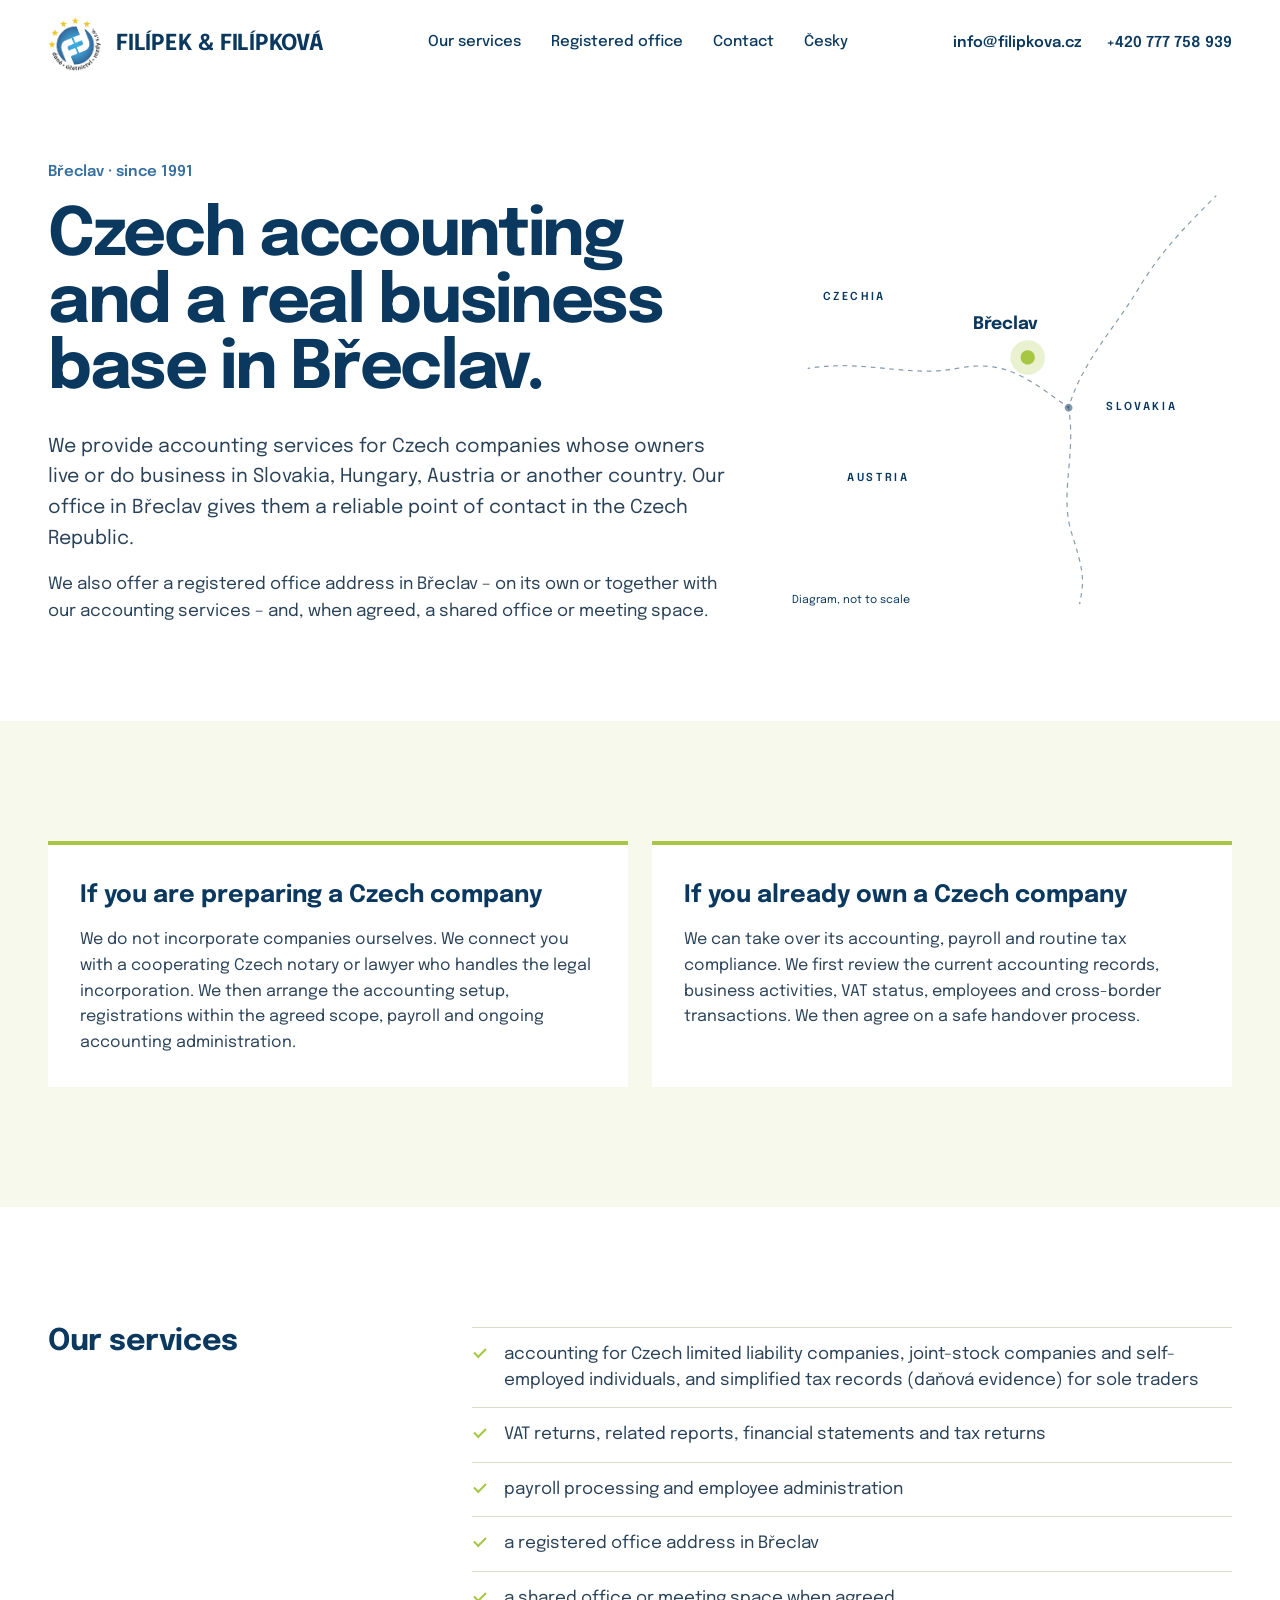
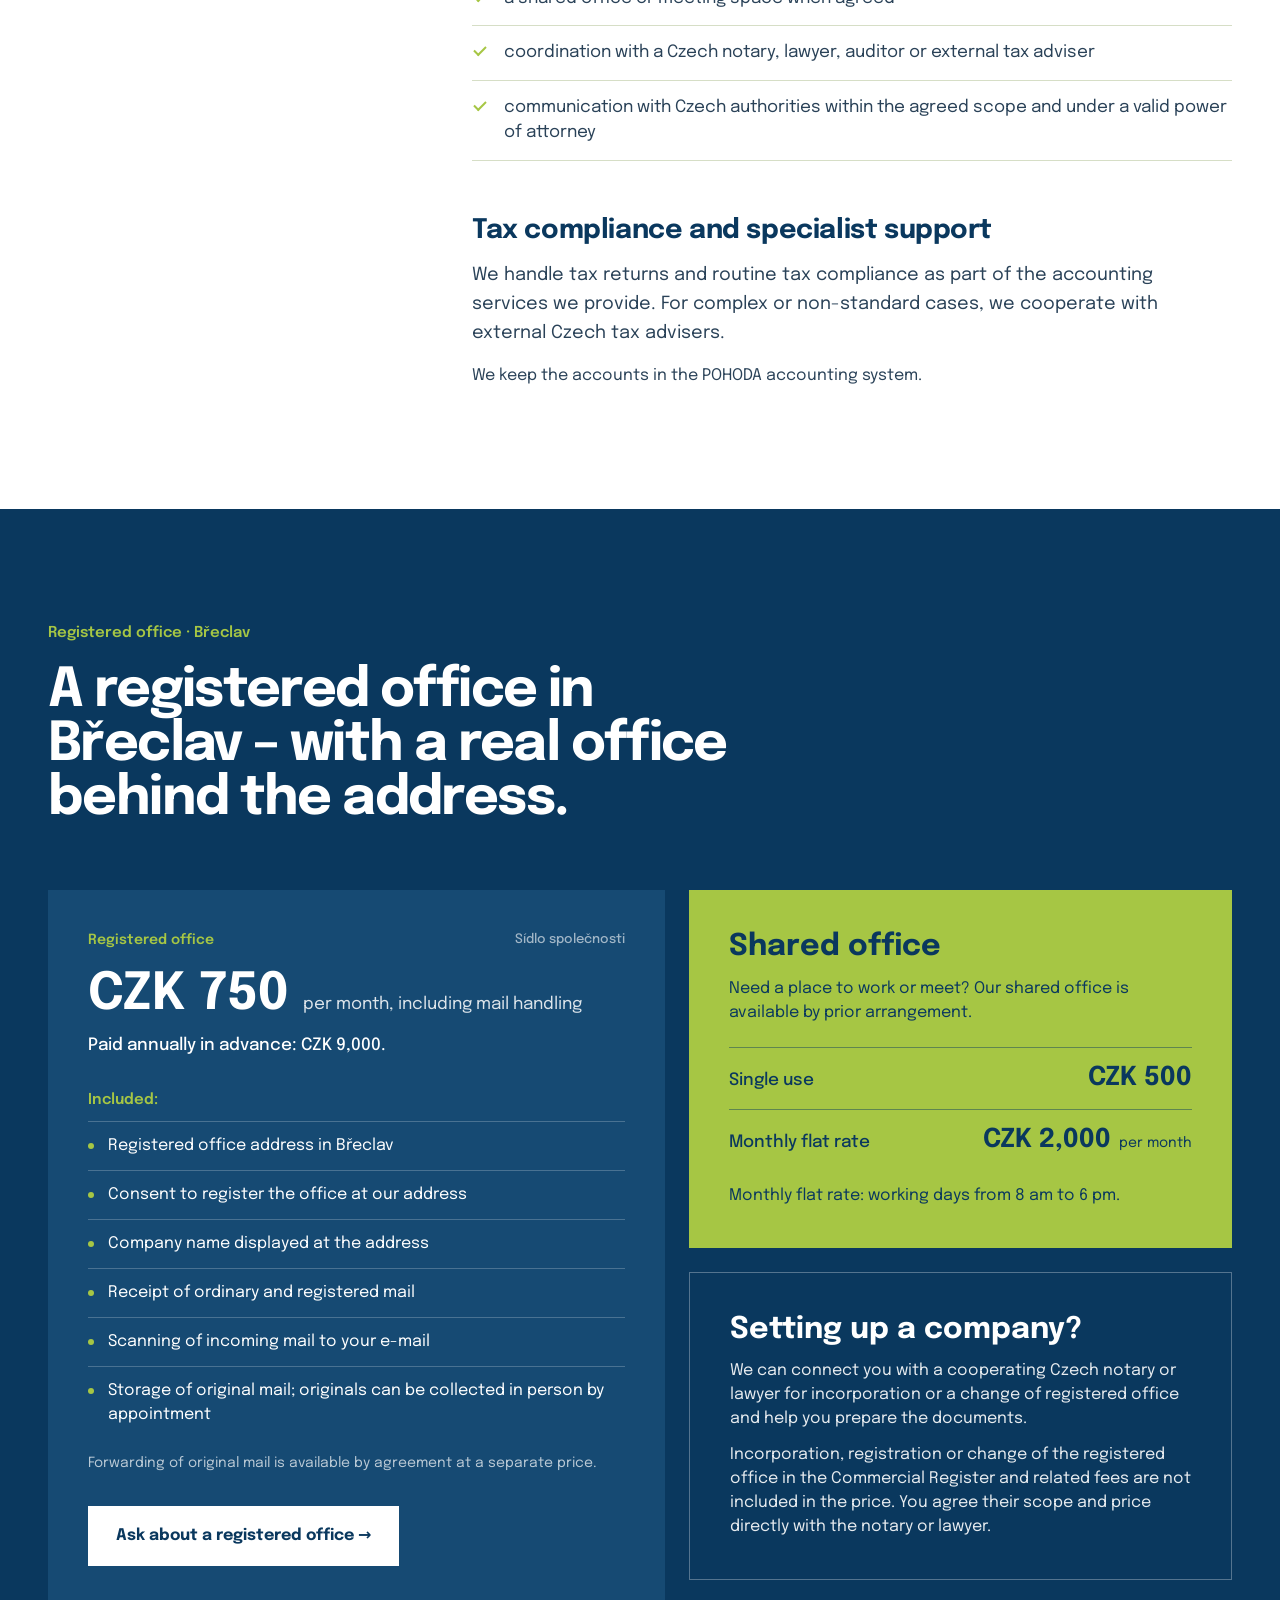
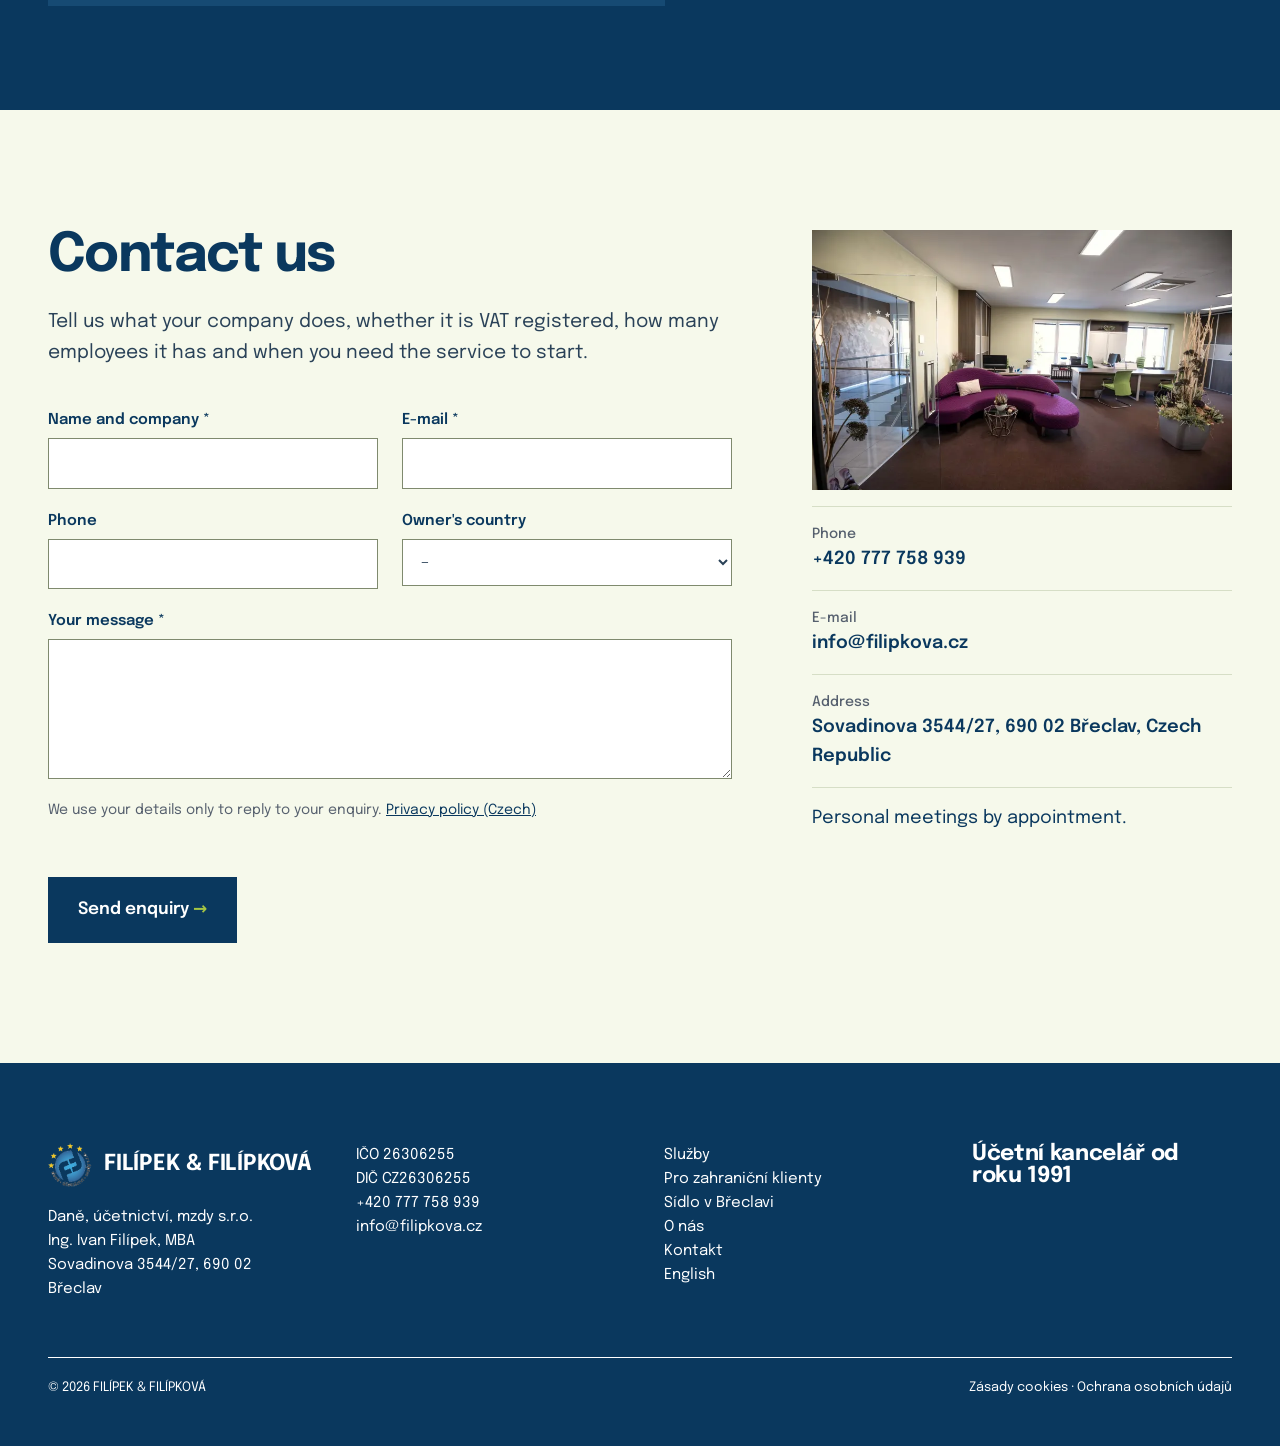
==== commit 60060e29: "Úpravy podle klienta 2. 11.: bez poznámky o DPH, OSVČ a daňová evidence, POHODA, fotky parkoviště a " ====
--- a/en/index.html
+++ b/en/index.html
@@ -17,7 +17,7 @@
   <link rel="apple-touch-icon" href="/assets/img/apple-touch-icon.png">
   <link rel="preload" href="/assets/fonts/epilogue-latin-ext-700.woff2" as="font" type="font/woff2" crossorigin>
   <link rel="preload" href="/assets/fonts/epilogue-latin-400.woff2" as="font" type="font/woff2" crossorigin>
-  <link rel="stylesheet" href="/assets/css/style.css?v=202610261707">
+  <link rel="stylesheet" href="/assets/css/style.css?v=202611031122">
   <meta name="robots" content="noindex, nofollow">
   <link rel="alternate" hreflang="en" href="https://filipkova.cz/en/">
   <link rel="alternate" hreflang="cs" href="https://filipkova.cz/zahranicni-klienti/">
@@ -87,7 +87,7 @@
     <h2 class="dvoj__nadpis" id="our-services">Our services</h2>
     <div>
       <ul class="seznam-check">
-        <li>statutory accounting for Czech limited liability and joint-stock companies</li>
+        <li>accounting for Czech limited liability companies, joint-stock companies and self-employed individuals, and simplified tax records (daňová evidence) for sole traders</li>
         <li>VAT returns, related reports, financial statements and tax returns</li>
         <li>payroll processing and employee administration</li>
         <li>a registered office address in Břeclav</li>
@@ -97,6 +97,7 @@
       </ul>
       <h3 class="h-5 mt-56">Tax compliance and specialist support</h3>
       <p class="txt-lg mt-16">We handle tax returns and routine tax compliance as part of the accounting services we provide. For complex or non-standard cases, we cooperate with external Czech tax advisers.</p>
+      <p class="mt-16">We keep the accounts in the POHODA accounting system.</p>
     </div>
   </div>
 </section>
@@ -139,7 +140,6 @@
         </div>
       </div>
     </div>
-    <p class="dph zvyrazneni">All prices exclude VAT.</p>
   </div>
 </section>
 
@@ -202,6 +202,6 @@
     </div>
   </footer>
 
-  <script src="/assets/js/main.js?v=202610261707" defer></script>
+  <script src="/assets/js/main.js?v=202611031122" defer></script>
 </body>
 </html>
--- a/assets/css/style.css
+++ b/assets/css/style.css
@@ -266,6 +266,24 @@
 .kontakt-radek a, .kontakt-radek strong { font-size: 18px; font-weight: 600; color: var(--modra); text-decoration: none; }
 .kontakt-radek a:hover { text-decoration: underline; }
 .kontakt-radek p { font-size: 18px; color: var(--modra); }
+.kontakt-blok { display: grid; grid-template-columns: minmax(0, 1fr) 560px; gap: 80px; align-items: start; }
+.kontakt-velke { display: grid; gap: 4px; }
+.kontakt-velke a { display: block; padding: 12px 0; font-size: clamp(26px, 2.8vw, 38px); font-weight: 700; line-height: 1.15; letter-spacing: -0.01em; color: var(--modra); text-decoration: none; }
+.kontakt-velke a:hover { text-decoration: underline; text-decoration-thickness: 2px; text-underline-offset: 6px; }
+.kontakt-velke span { display: block; margin-bottom: 4px; font-size: 14px; font-weight: 500; letter-spacing: 0; color: var(--tlumeny); }
+.kontakt-tip { margin: 40px 0 8px; font-size: 18px; color: var(--modra); }
+.poptavka-zaloha { margin-top: 16px; font-size: 15px; line-height: 1.6; color: var(--modra); }
+.poptavka-zaloha a, .odkaz-tlacitko { display: inline-block; padding: 6px 0; color: var(--modra); font-weight: 600; text-decoration: underline; text-underline-offset: 3px; }
+.odkaz-tlacitko { background: none; border: 0; font: inherit; font-weight: 600; cursor: pointer; }
+.odkaz-tlacitko:focus-visible, .poptavka-zaloha a:focus-visible { outline: 2px solid var(--modra); outline-offset: 2px; }
+.poptavka-zaloha__ok { font-weight: 600; }
+.kontakt-budova img { width: 100%; aspect-ratio: 924 / 554; object-fit: cover; }
+.kontakt-budova figcaption { margin-top: 16px; }
+.kontakt-budova .kontakt-radek a { display: inline-block; padding: 4px 0; }
+.cesta__fotky { display: grid; grid-template-columns: repeat(2, minmax(0, 1fr)); gap: 16px; }
+.cesta__fotky img { width: 100%; aspect-ratio: 16 / 9; object-fit: cover; }
+.cesta__fotky figcaption { margin-top: 8px; font-size: 15px; font-weight: 500; color: var(--modra); }
+@media (max-width: 820px) { .cesta__fotky { grid-template-columns: minmax(0, 1fr); } }
 .clenstvi { display: flex; align-items: center; flex-wrap: wrap; gap: 32px 56px; border-top: 1px solid rgba(10,56,94,.15); padding-top: 32px; margin-top: 64px; }
 .clenstvi p { font-size: 14px; font-weight: 500; color: var(--tlumeny); }
 .clenstvi a { display: block; }
@@ -379,13 +397,14 @@
   .dukazy, .kroky { grid-template-columns: repeat(2, minmax(0, 1fr)); gap: 40px 32px; }
   .sablona { grid-template-columns: minmax(0, 1fr); gap: 20px; }
   .poptavka { grid-template-columns: minmax(0, 1fr) 360px; gap: 48px; }
+  .kontakt-blok { grid-template-columns: minmax(0, 1fr) minmax(0, 440px); gap: 56px; }
   .paticka__sloupce { grid-template-columns: repeat(2, minmax(0, 1fr)); }
 }
 @media (max-width: 820px) {
   :root { --gutter: 20px; --sekce: 72px; }
   body { font-size: 16px; }
   .hero { padding-top: 32px; padding-bottom: 72px; }
-  .hero__in, .sidlo__radek, .text-foto, .text-foto--top, .poptavka, .pod-hero__in, .sloupce-2, .jazyky, .sluzby, .vyzva { grid-template-columns: minmax(0, 1fr); }
+  .hero__in, .sidlo__radek, .text-foto, .text-foto--top, .poptavka, .kontakt-blok, .pod-hero__in, .sloupce-2, .jazyky, .sluzby, .vyzva { grid-template-columns: minmax(0, 1fr); }
   .hero__perex { margin-top: 24px; }
   .hero__schema { margin-top: 8px; max-width: 400px; }
   .sidlo__schema { max-width: 400px; }
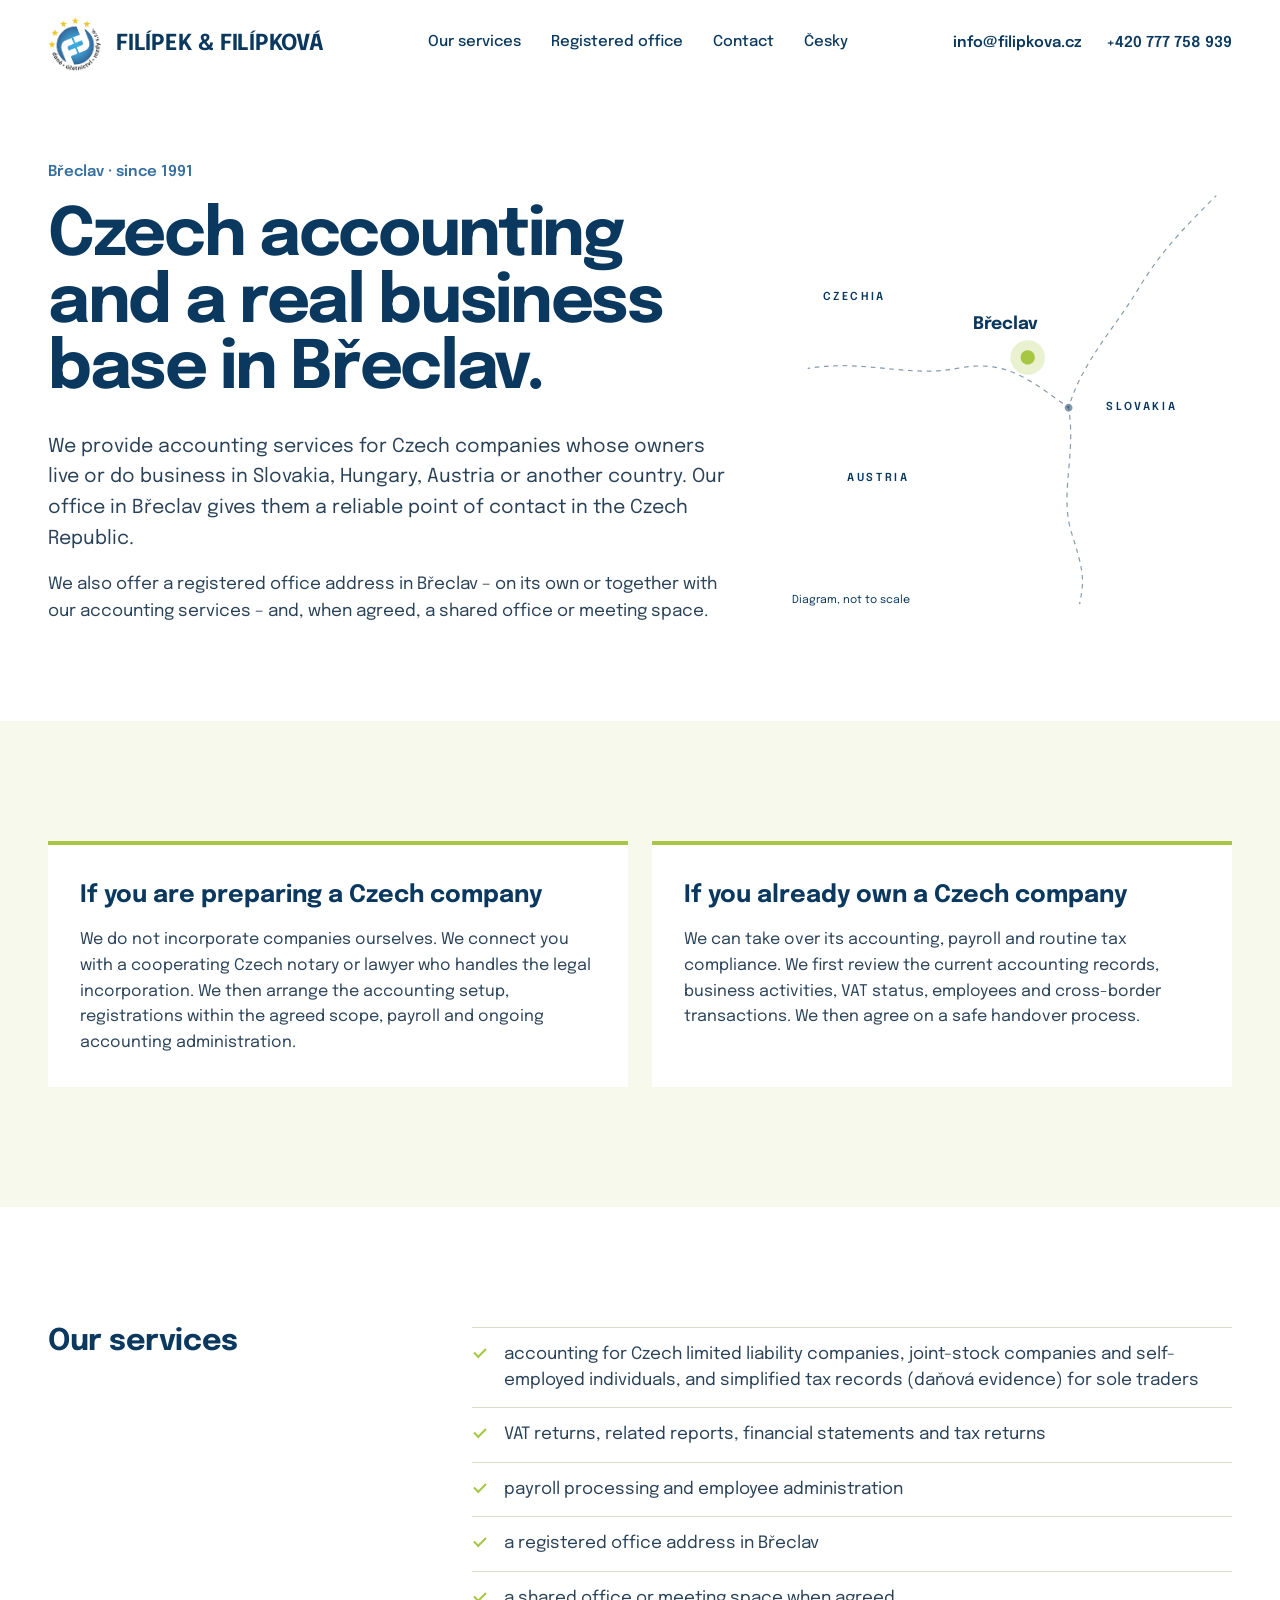
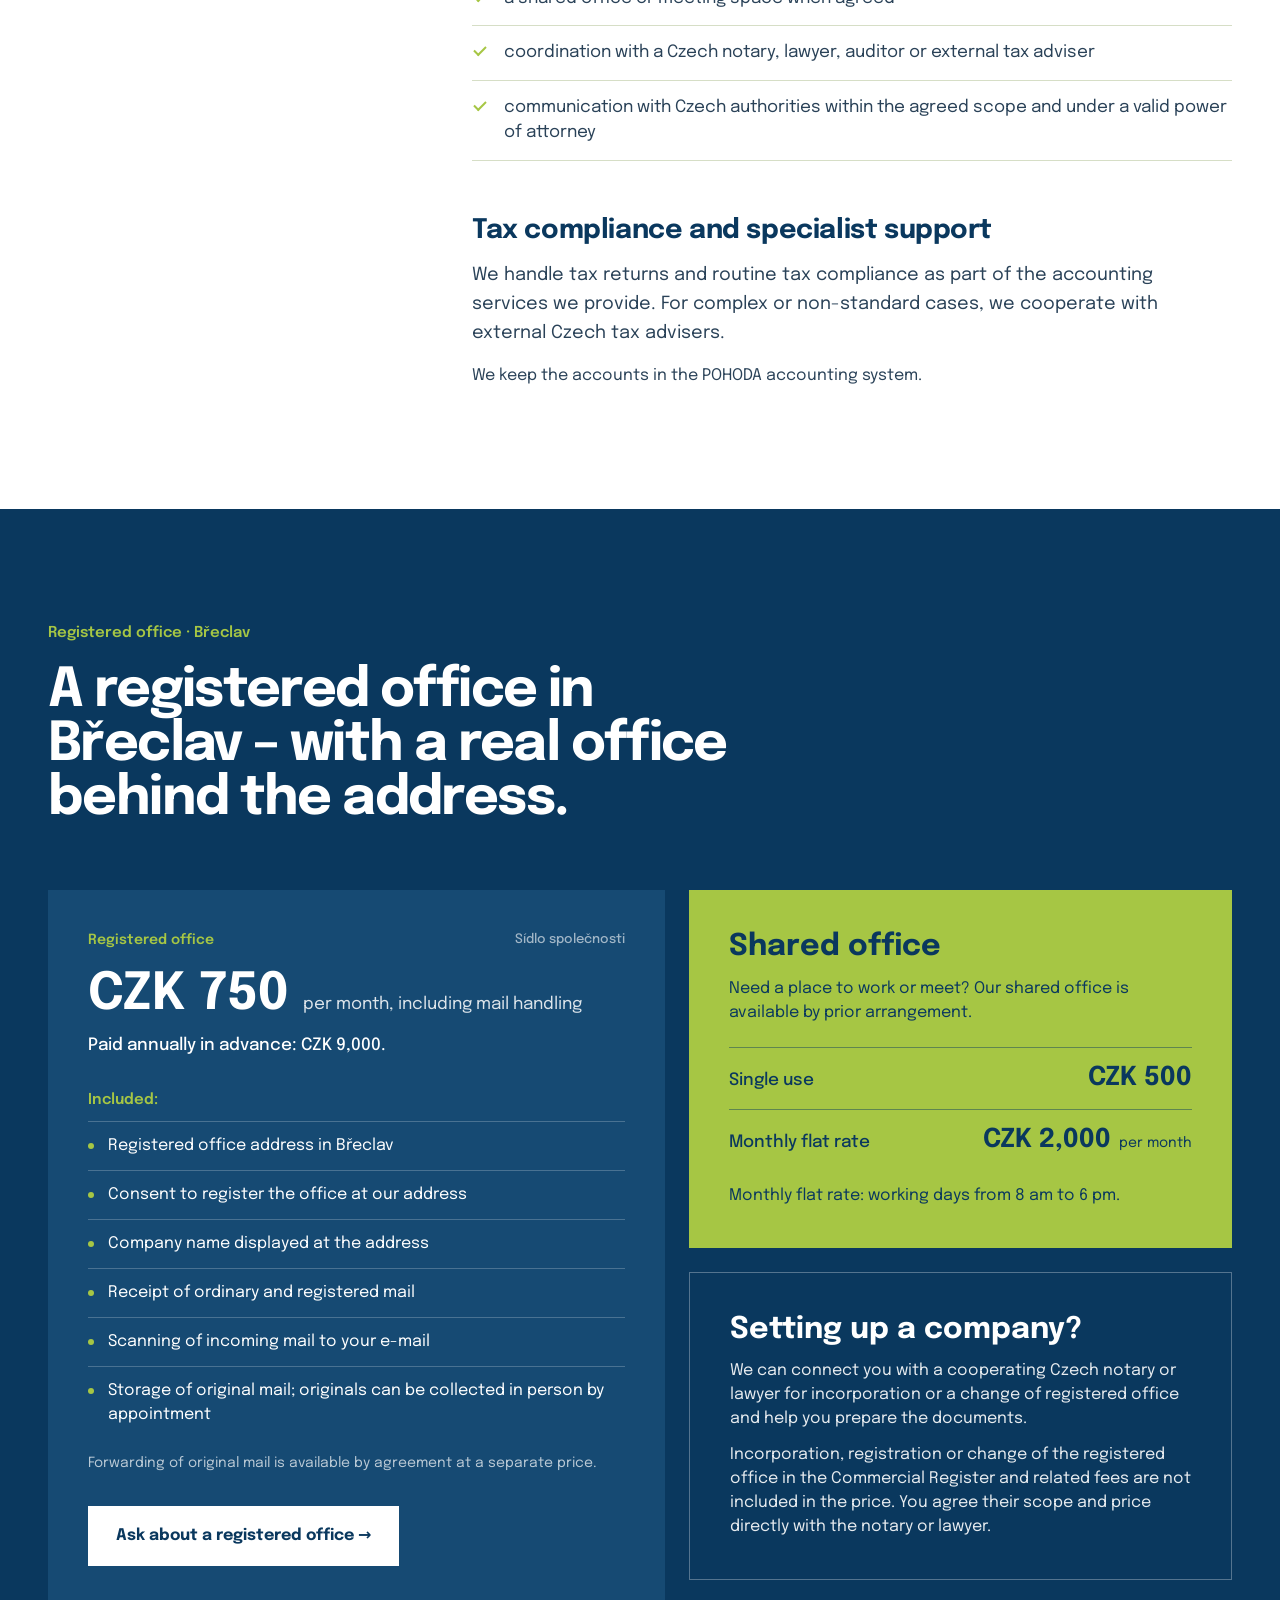
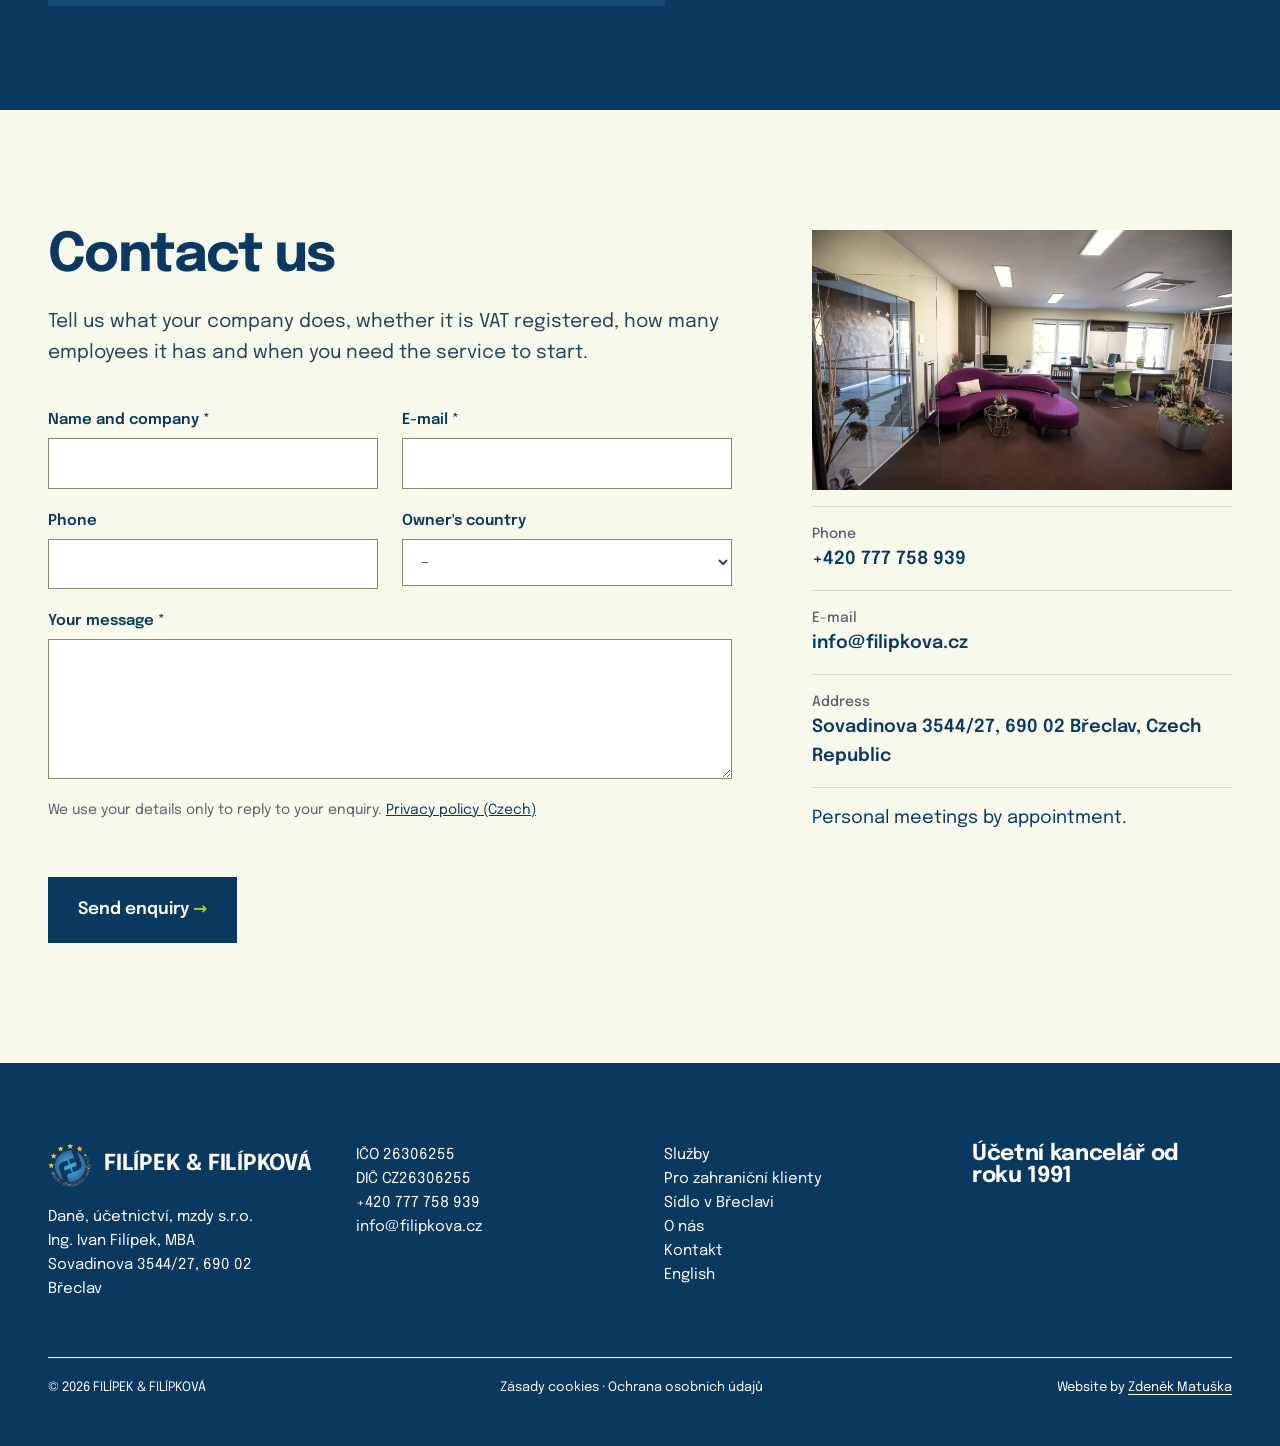
==== commit bd2fb040: "Přichycené menu s barvou po scrollu, podpis autora v patičce Co-Authored-By: Claude Opus 5.5 <norepl" ====
--- a/en/index.html
+++ b/en/index.html
@@ -17,7 +17,7 @@
   <link rel="apple-touch-icon" href="/assets/img/apple-touch-icon.png">
   <link rel="preload" href="/assets/fonts/epilogue-latin-ext-700.woff2" as="font" type="font/woff2" crossorigin>
   <link rel="preload" href="/assets/fonts/epilogue-latin-400.woff2" as="font" type="font/woff2" crossorigin>
-  <link rel="stylesheet" href="/assets/css/style.css?v=202611031122">
+  <link rel="stylesheet" href="/assets/css/style.css?v=202611052207">
   <meta name="robots" content="noindex, nofollow">
   <link rel="alternate" hreflang="en" href="https://filipkova.cz/en/">
   <link rel="alternate" hreflang="cs" href="https://filipkova.cz/zahranicni-klienti/">
@@ -198,10 +198,11 @@
       <div class="paticka__spodek">
         <p>© 2026 FILÍPEK &amp; FILÍPKOVÁ</p>
         <p><a href="/ochrana-osobnich-udaju/#cookies">Zásady cookies</a> · <a href="/ochrana-osobnich-udaju/">Ochrana osobních údajů</a></p>
+        <p class="paticka__autor">Website by <a href="https://zdenekmatuska.cz">Zdeněk Matuška</a></p>
       </div>
     </div>
   </footer>
 
-  <script src="/assets/js/main.js?v=202611031122" defer></script>
+  <script src="/assets/js/main.js?v=202611052207" defer></script>
 </body>
 </html>
--- a/assets/css/style.css
+++ b/assets/css/style.css
@@ -27,7 +27,7 @@
 }
 
 *, *::before, *::after { box-sizing: border-box; }
-html { -webkit-text-size-adjust: 100%; scroll-behavior: smooth; }
+html { -webkit-text-size-adjust: 100%; scroll-behavior: smooth; scroll-padding-top: 96px; }
 @media (prefers-reduced-motion: reduce) { html { scroll-behavior: auto; } }
 body {
   margin: 0;
@@ -90,7 +90,8 @@
 .zvyrazneni { border-left: 4px solid var(--zelena); padding-left: 24px; }
 
 /* ---------- Hlavička ---------- */
-.hlavicka { position: relative; z-index: 20; background: #fff; }
+.hlavicka { position: sticky; top: 0; z-index: 20; background: #fff; transition: background-color .25s ease, box-shadow .25s ease; }
+.hlavicka__in { transition: height .25s ease; }
 .hlavicka__in { height: 88px; display: flex; align-items: center; justify-content: space-between; gap: 24px; }
 .logo { display: flex; align-items: center; gap: 14px; text-decoration: none; color: var(--modra); flex-shrink: 0; }
 .logo img { width: 54px; height: 54px; }
@@ -102,6 +103,19 @@
 .hlavicka__kontakt a { text-decoration: none; color: var(--modra); white-space: nowrap; }
 .hlavicka__kontakt a:hover { text-decoration: underline; }
 .burger { display: none; }
+
+/* Po odscrolování: hlavička zůstává nahoře, tmavě modrá jako patička */
+.hlavicka--pevna { background: var(--modra); box-shadow: 0 6px 20px rgba(10,56,94,.18); }
+.hlavicka--pevna .hlavicka__in { height: 68px; }
+.hlavicka--pevna .logo, .hlavicka--pevna .burger { color: #fff; }
+.hlavicka--pevna .logo img { width: 44px; height: 44px; }
+.logo img { transition: width .25s ease, height .25s ease; }
+@media (min-width: 1101px) {
+  .hlavicka--pevna .menu a, .hlavicka--pevna .hlavicka__kontakt a { color: #fff; }
+}
+@media (prefers-reduced-motion: reduce) {
+  .hlavicka, .hlavicka__in, .logo img { transition: none; }
+}
 
 @media (max-width: 1260px) {
   .hlavicka__kontakt a[href^="mailto"] { display: none; }
@@ -184,6 +198,18 @@
 .novinka b { display: block; font-size: 13px; font-weight: 600; letter-spacing: .1em; color: var(--zelena); line-height: 1.3; }
 .novinka p { margin-top: 8px; font-size: 17px; font-weight: 500; line-height: 1.55; }
 .nabidka { display: grid; grid-template-columns: minmax(0, 668fr) minmax(0, 588fr); gap: 24px; margin-top: 64px; }
+.nova-adresa { margin-top: 24px; background: var(--modra-karta); }
+.nova-adresa__foto { position: relative; margin: 0; }
+.nova-adresa__foto img { display: block; width: 100%; aspect-ratio: 16 / 7.5; object-fit: cover; object-position: center 60%; }
+.nova-adresa__foto figcaption { position: absolute; right: 16px; bottom: 12px; padding: 4px 10px; font-size: 12px; color: #fff; background: rgba(10,56,94,.7); }
+.nova-adresa__text { display: grid; grid-template-columns: minmax(0, 1fr) minmax(0, 1fr); gap: 48px; align-items: end; padding: 48px 56px 56px; }
+.nova-adresa__stitek { font-size: 14px; font-weight: 600; letter-spacing: .1em; text-transform: uppercase; color: var(--zelena); line-height: 1.3; margin-bottom: 16px; }
+.nova-adresa__popis { font-size: 20px; font-weight: 500; line-height: 1.55; }
+@media (max-width: 820px) {
+  .nova-adresa__foto img { aspect-ratio: 16 / 10; }
+  .nova-adresa__text { grid-template-columns: minmax(0, 1fr); gap: 20px; padding: 28px 24px 32px; }
+  .nova-adresa__popis { font-size: 17px; }
+}
 .karta-sidlo { background: var(--modra-karta); padding: 40px; }
 .karta-sidlo__stitek { display: flex; justify-content: space-between; gap: 16px; line-height: 1.5; }
 .karta-sidlo__stitek b { font-size: 14px; font-weight: 600; color: var(--zelena); }
@@ -300,6 +326,7 @@
 .paticka a:hover { text-decoration: underline; }
 .paticka__menu li { line-height: 1.6; }
 .paticka__rok { font-size: 22px; font-weight: 700; line-height: 1.02; letter-spacing: -0.015em; }
+.paticka__autor a { text-decoration: underline; text-underline-offset: 3px; }
 .paticka__spodek { display: flex; justify-content: space-between; flex-wrap: wrap; gap: 8px 24px; border-top: 1px solid #fff; padding-top: 20px; margin-top: 56px; font-size: 13px; }
 
 /* ---------- Podstránky ---------- */
